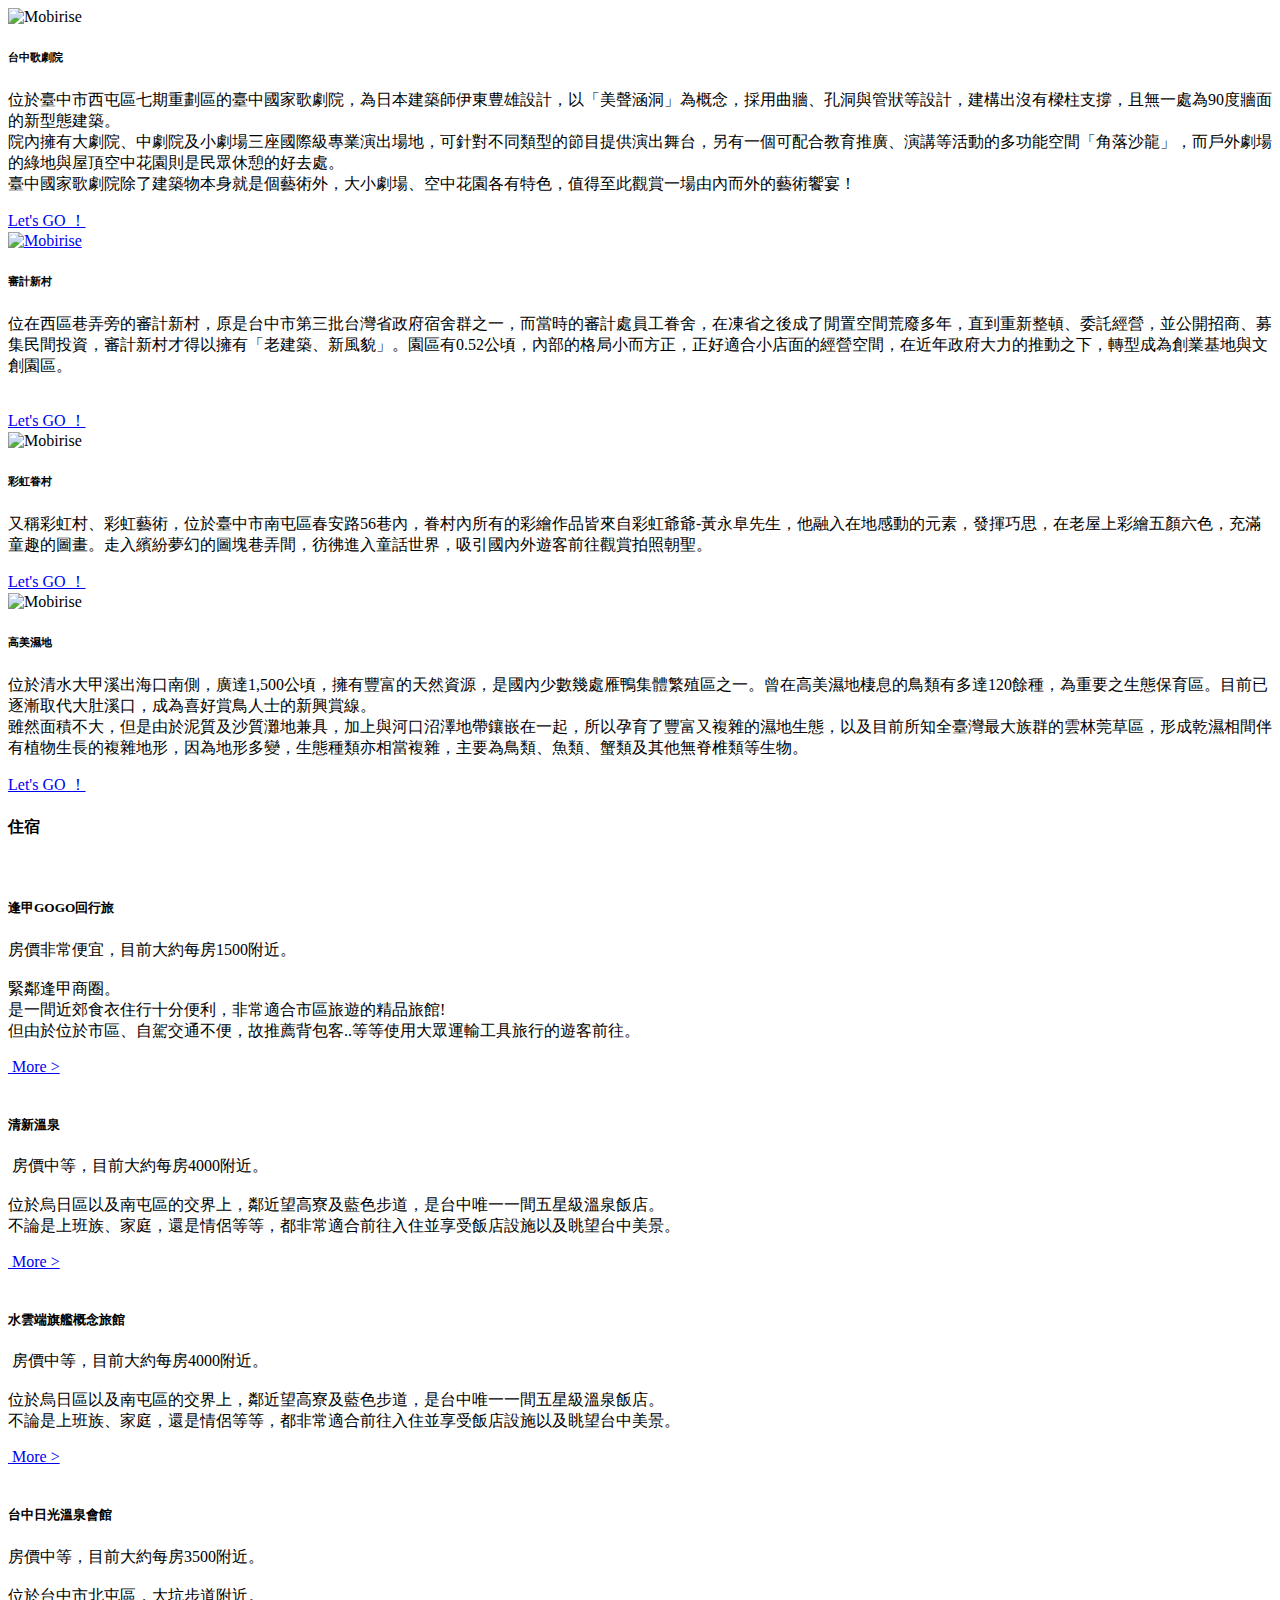
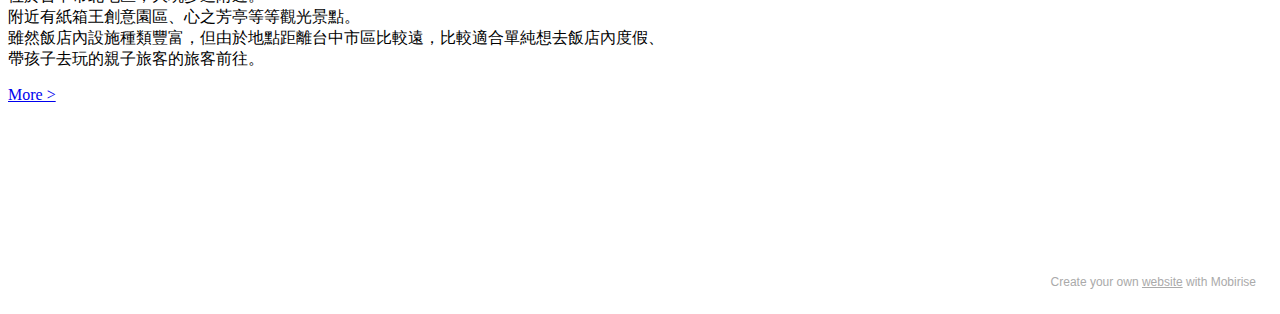
==== index.html @ adf71bdb "Add files via upload" ====
<!DOCTYPE html>
<html  >
<head>
  <!-- Site made with Mobirise Website Builder v5.2.0, https://mobirise.com -->
  <meta charset="UTF-8">
  <meta http-equiv="X-UA-Compatible" content="IE=edge">
  <meta name="generator" content="Mobirise v5.2.0, mobirise.com">
  <meta name="twitter:card" content="summary_large_image"/>
  <meta name="twitter:image:src" content="assets/images/index-meta.jpg">
  <meta property="og:image" content="assets/images/index-meta.jpg">
  <meta name="twitter:title" content="Home">
  <meta name="viewport" content="width=device-width, initial-scale=1, minimum-scale=1">
  <link rel="shortcut icon" href="assets/images/logo5.png" type="image/x-icon">
  <meta name="description" content="景點和住宿">
  
  
  <title>Home</title>
  <link rel="stylesheet" href="assets/tether/tether.min.css">
  <link rel="stylesheet" href="assets/bootstrap/css/bootstrap.min.css">
  <link rel="stylesheet" href="assets/bootstrap/css/bootstrap-grid.min.css">
  <link rel="stylesheet" href="assets/bootstrap/css/bootstrap-reboot.min.css">
  <link rel="stylesheet" href="assets/theme/css/style.css">
  <link rel="preload" as="style" href="assets/mobirise/css/mbr-additional.css"><link rel="stylesheet" href="assets/mobirise/css/mbr-additional.css" type="text/css">
  
  
  
  
</head>
<body>
  
  <section class="features8 cid-sfM4vRALHf" xmlns="http://www.w3.org/1999/html" id="features9-l">
    
    

    

    <div class="container">
        <div class="card">
            <div class="card-wrapper">
                <div class="row align-items-center">
                    <div class="col-12 col-md-4">
                        <div class="image-wrapper">
                            <img src="assets/images/dsc-8987-2-696x461.jpg" alt="Mobirise">
                        </div>
                    </div>
                    <div class="col-12 col-md">
                        <div class="card-box">
                            <div class="row">
                                <div class="col-md">
                                    <h6 class="card-title mbr-fonts-style display-5">台中歌劇院</h6>
                                    <p class="mbr-text mbr-fonts-style display-7">位於臺中市西屯區七期重劃區的臺中國家歌劇院，為日本建築師伊東豊雄設計，以「美聲涵洞」為概念，採用曲牆、孔洞與管狀等設計，建構出沒有樑柱支撐，且無一處為90度牆面的新型態建築。
<br>院內擁有大劇院、中劇院及小劇場三座國際級專業演出場地，可針對不同類型的節目提供演出舞台，另有一個可配合教育推廣、演講等活動的多功能空間「角落沙龍」，而戶外劇場的綠地與屋頂空中花園則是民眾休憩的好去處。
<br>臺中國家歌劇院除了建築物本身就是個藝術外，大小劇場、空中花園各有特色，值得至此觀賞一場由內而外的藝術饗宴！</p>
                                </div>
                                <div class="col-md-auto">
                                    
                                    <div class="mbr-section-btn"><a href="https://www.npac-ntt.org/index" class="btn btn-primary display-4">Let's GO ！</a></div>
                                </div>
                                <div></div>
                            </div>
                        </div>
                    </div>
                </div>
            </div>
        </div>
        <div class="card">
            <div class="card-wrapper">
                <div class="row align-items-center">
                    <div class="col-12 col-md-4">
                        <div class="image-wrapper">
                            <a href="https://www.facebook.com/1949rainbow/photos/a.205275556342952/283219251881915"><img src="assets/images/image636446957674986519-696x451.jpg" alt="Mobirise"></a>
                        </div>
                    </div>
                    <div class="col-12 col-md">
                        <div class="card-box">
                            <div class="row">
                                <div class="col-md">
                                    <h6 class="card-title mbr-fonts-style display-5">
                                        <strong>審計新村</strong>
                                    </h6>
                                    <p class="mbr-text mbr-fonts-style display-7">位在西區巷弄旁的審計新村，原是台中市第三批台灣省政府宿舍群之一，而當時的審計處員工眷舍，在凍省之後成了閒置空間荒廢多年，直到重新整頓、委託經營，並公開招商、募集民間投資，審計新村才得以擁有「老建築、新風貌」。園區有0.52公頃，內部的格局小而方正，正好適合小店面的經營空間，在近年政府大力的推動之下，轉型成為創業基地與文創園區。
<br>
<br></p>
                                </div>
                                <div class="col-md-auto">
                                    
                                    <div class="mbr-section-btn"><a href="https://www.facebook.com/shenji368/" class="btn btn-primary display-4">
                                            Let's GO ！</a></div>
                                </div>
                                <div></div>
                            </div>
                        </div>
                    </div>
                </div>
            </div>
        </div>
        
    </div>
</section>

<section class="features8 cid-sfM4zZn3qQ" xmlns="http://www.w3.org/1999/html" id="features9-m">
    
    

    

    <div class="container">
        <div class="card">
            <div class="card-wrapper">
                <div class="row align-items-center">
                    <div class="col-12 col-md-4">
                        <div class="image-wrapper">
                            <img src="assets/images/19693857-731808477022988-7034708366865621544-o-696x258.jpg" alt="Mobirise">
                        </div>
                    </div>
                    <div class="col-12 col-md">
                        <div class="card-box">
                            <div class="row">
                                <div class="col-md">
                                    <h6 class="card-title mbr-fonts-style display-5">
                                        <strong>彩虹眷村</strong>
                                    </h6>
                                    <p class="mbr-text mbr-fonts-style display-7">
                                        又稱彩虹村、彩虹藝術，位於臺中市南屯區春安路56巷內，眷村內所有的彩繪作品皆來自彩虹爺爺-黃永阜先生，他融入在地感動的元素，發揮巧思，在老屋上彩繪五顏六色，充滿童趣的圖畫。走入繽紛夢幻的圖塊巷弄間，彷彿進入童話世界，吸引國內外遊客前往觀賞拍照朝聖。
                                    </p>
                                </div>
                                <div class="col-md-auto">
                                    
                                    <div class="mbr-section-btn"><a href="https://www.facebook.com/1949rainbow/" class="btn btn-primary display-4">
                                            Let's GO ！</a></div>
                                </div>
                                <div></div>
                            </div>
                        </div>
                    </div>
                </div>
            </div>
        </div>
        <div class="card">
            <div class="card-wrapper">
                <div class="row align-items-center">
                    <div class="col-12 col-md-4">
                        <div class="image-wrapper">
                            <img src="assets/images/mbr-696x463.jpg" alt="Mobirise">
                        </div>
                    </div>
                    <div class="col-12 col-md">
                        <div class="card-box">
                            <div class="row">
                                <div class="col-md">
                                    <h6 class="card-title mbr-fonts-style display-5">
                                        <strong>高美濕地</strong>
                                    </h6>
                                    <p class="mbr-text mbr-fonts-style display-7">位於清水大甲溪出海口南側，廣達1,500公頃，擁有豐富的天然資源，是國內少數幾處雁鴨集體繁殖區之一。曾在高美濕地棲息的鳥類有多達120餘種，為重要之生態保育區。目前已逐漸取代大肚溪口，成為喜好賞鳥人士的新興賞線。 
<br>雖然面積不大，但是由於泥質及沙質灘地兼具，加上與河口沼澤地帶鑲嵌在一起，所以孕育了豐富又複雜的濕地生態，以及目前所知全臺灣最大族群的雲林莞草區，形成乾濕相間伴有植物生長的複雜地形，因為地形多變，生態種類亦相當複雜，主要為鳥類、魚類、蟹類及其他無脊椎類等生物。</p>
                                </div>
                                <div class="col-md-auto">
                                    
                                    <div class="mbr-section-btn"><a href="https://www.gaomei.com.tw/" class="btn btn-primary display-4">
                                            Let's GO ！
                                        </a></div>
                                </div>
                                <div></div>
                            </div>
                        </div>
                    </div>
                </div>
            </div>
        </div>
        
    </div>
</section>

<section class="features3 cid-sfMfjgjUru" id="features3-s">
    
    
    <div class="container">
        <div class="mbr-section-head">
            <h4 class="mbr-section-title mbr-fonts-style align-center mb-0 display-2"><strong>住宿</strong></h4>
            
        </div>
        <div class="row mt-4">
            <div class="item features-image сol-12 col-md-6 col-lg-3">
                <div class="item-wrapper">
                    <div class="item-img">
                        <img src="assets/images/c2b28c50ed7e9b08652ad0ab9fef3b13-506x380.jpg" alt="">
                    </div>
                    <div class="item-content">
                        <h5 class="item-title mbr-fonts-style display-7"><strong>逢甲GOGO回行旅</strong></h5>
                        
                        <p class="mbr-text mbr-fonts-style mt-3 display-7">房價非常便宜，目前大約每房1500附近。
<br>
<br>緊鄰逢甲商圈。
<br>    是一間近郊食衣住行十分便利，非常適合市區旅遊的精品旅館!
<br>    但由於位於市區、自駕交通不便，故推薦背包客..等等使用大眾運輸工具旅行的遊客前往。</p>
                    </div>
                    <div class="mbr-section-btn item-footer mt-2"><a href="http://www.gogohotel.com.tw/" class="btn btn-primary item-btn display-7" target="_blank">&nbsp;More
                            &gt;</a></div>
                </div>
            </div>
            <div class="item features-image сol-12 col-md-6 col-lg-3">
                <div class="item-wrapper">
                    <div class="item-img">
                        <img src="assets/images/75f855a1713b888fe7266a36dcfa09a3-506x380.jpg" alt="">
                    </div>
                    <div class="item-content">
                        <h5 class="item-title mbr-fonts-style display-7"><strong>清新溫泉</strong></h5>
                        
                        <p class="mbr-text mbr-fonts-style mt-3 display-7">&nbsp;房價中等，目前大約每房4000附近。
<br>
<br>    位於烏日區以及南屯區的交界上，鄰近望高寮及藍色步道，是台中唯一一間五星級溫泉飯店。
<br>    不論是上班族、家庭，還是情侶等等，都非常適合前往入住並享受飯店設施以及眺望台中美景。</p>
                    </div>
                    <div class="mbr-section-btn item-footer mt-2"><a href="https://www.freshfields.com.tw/facilities" class="btn btn-primary item-btn display-7" target="_blank">&nbsp;More
                            &gt;</a></div>
                </div>
            </div>
            <div class="item features-image сol-12 col-md-6 col-lg-3">
                <div class="item-wrapper">
                    <div class="item-img">
                        <img src="assets/images/bd78fe3f3a3bbcb212236a39ba332193-506x380.jpg" alt="">
                    </div>
                    <div class="item-content">
                        <h5 class="item-title mbr-fonts-style display-7"><strong>水雲端旗艦概念旅館</strong></h5>
                        
                        <p class="mbr-text mbr-fonts-style mt-3 display-7">&nbsp;房價中等，目前大約每房4000附近。
<br>
<br>    位於烏日區以及南屯區的交界上，鄰近望高寮及藍色步道，是台中唯一一間五星級溫泉飯店。
<br>    不論是上班族、家庭，還是情侶等等，都非常適合前往入住並享受飯店設施以及眺望台中美景。<br></p>
                    </div>
                    <div class="mbr-section-btn item-footer mt-2"><a href="http://www.icloudhotel.com.tw/" class="btn btn-primary item-btn display-7" target="_blank">&nbsp;More
                            &gt;</a></div>
                </div>
            </div><div class="item features-image сol-12 col-md-6 col-lg-3">
                <div class="item-wrapper">
                    <div class="item-img">
                        <img src="assets/images/262575-15062415000030652000-450x337.jpg" alt="" data-slide-to="3">
                    </div>
                    <div class="item-content">
                        <h5 class="item-title mbr-fonts-style display-7"><strong>台中日光溫泉會館</strong></h5>
                        
                        <p class="mbr-text mbr-fonts-style mt-3 display-7">房價中等，目前大約每房3500附近。
<br>
<br>    位於台中市北屯區，大坑步道附近。
<br>附近有紙箱王創意園區、心之芳亭等等觀光景點。
<br>    雖然飯店內設施種類豐富，但由於地點距離台中市區比較遠，比較適合單純想去飯店內度假、
<br>帶孩子去玩的親子旅客的旅客前往。<br></p>
                    </div>
                    <div class="mbr-section-btn item-footer mt-2"><a href="http://www.thesun-resort.com.tw/" class="btn btn-primary item-btn display-7" target="_blank">More
                            &gt;</a></div>
                </div>
            </div>
        </div>
    </div>
</section>

<section class="map2 cid-sfMfmydCDj" id="map2-t">
    
    
    <div>
        
        <div class="google-map"><iframe frameborder="0" style="border:0" src="https://www.google.com/maps/embed/v1/place?key=AIzaSyCZI5F_k6S1k46ujh0SNrapM89f7mJxd30&amp;q=iframe" allowfullscreen=""></iframe></div>
    </div>
</section><section style="background-color: #fff; font-family: -apple-system, BlinkMacSystemFont, 'Segoe UI', 'Roboto', 'Helvetica Neue', Arial, sans-serif; color:#aaa; font-size:12px; padding: 0; align-items: center; display: flex;"><a href="https://mobirise.site/e" style="flex: 1 1; height: 3rem; padding-left: 1rem;"></a><p style="flex: 0 0 auto; margin:0; padding-right:1rem;">Create your own <a href="https://mobirise.site/y" style="color:#aaa;">website</a> with Mobirise</p></section><script src="assets/web/assets/jquery/jquery.min.js"></script>  <script src="assets/popper/popper.min.js"></script>  <script src="assets/tether/tether.min.js"></script>  <script src="assets/bootstrap/js/bootstrap.min.js"></script>  <script src="assets/smoothscroll/smooth-scroll.js"></script>  <script src="assets/theme/js/script.js"></script>  
  
  
</body>
</html>
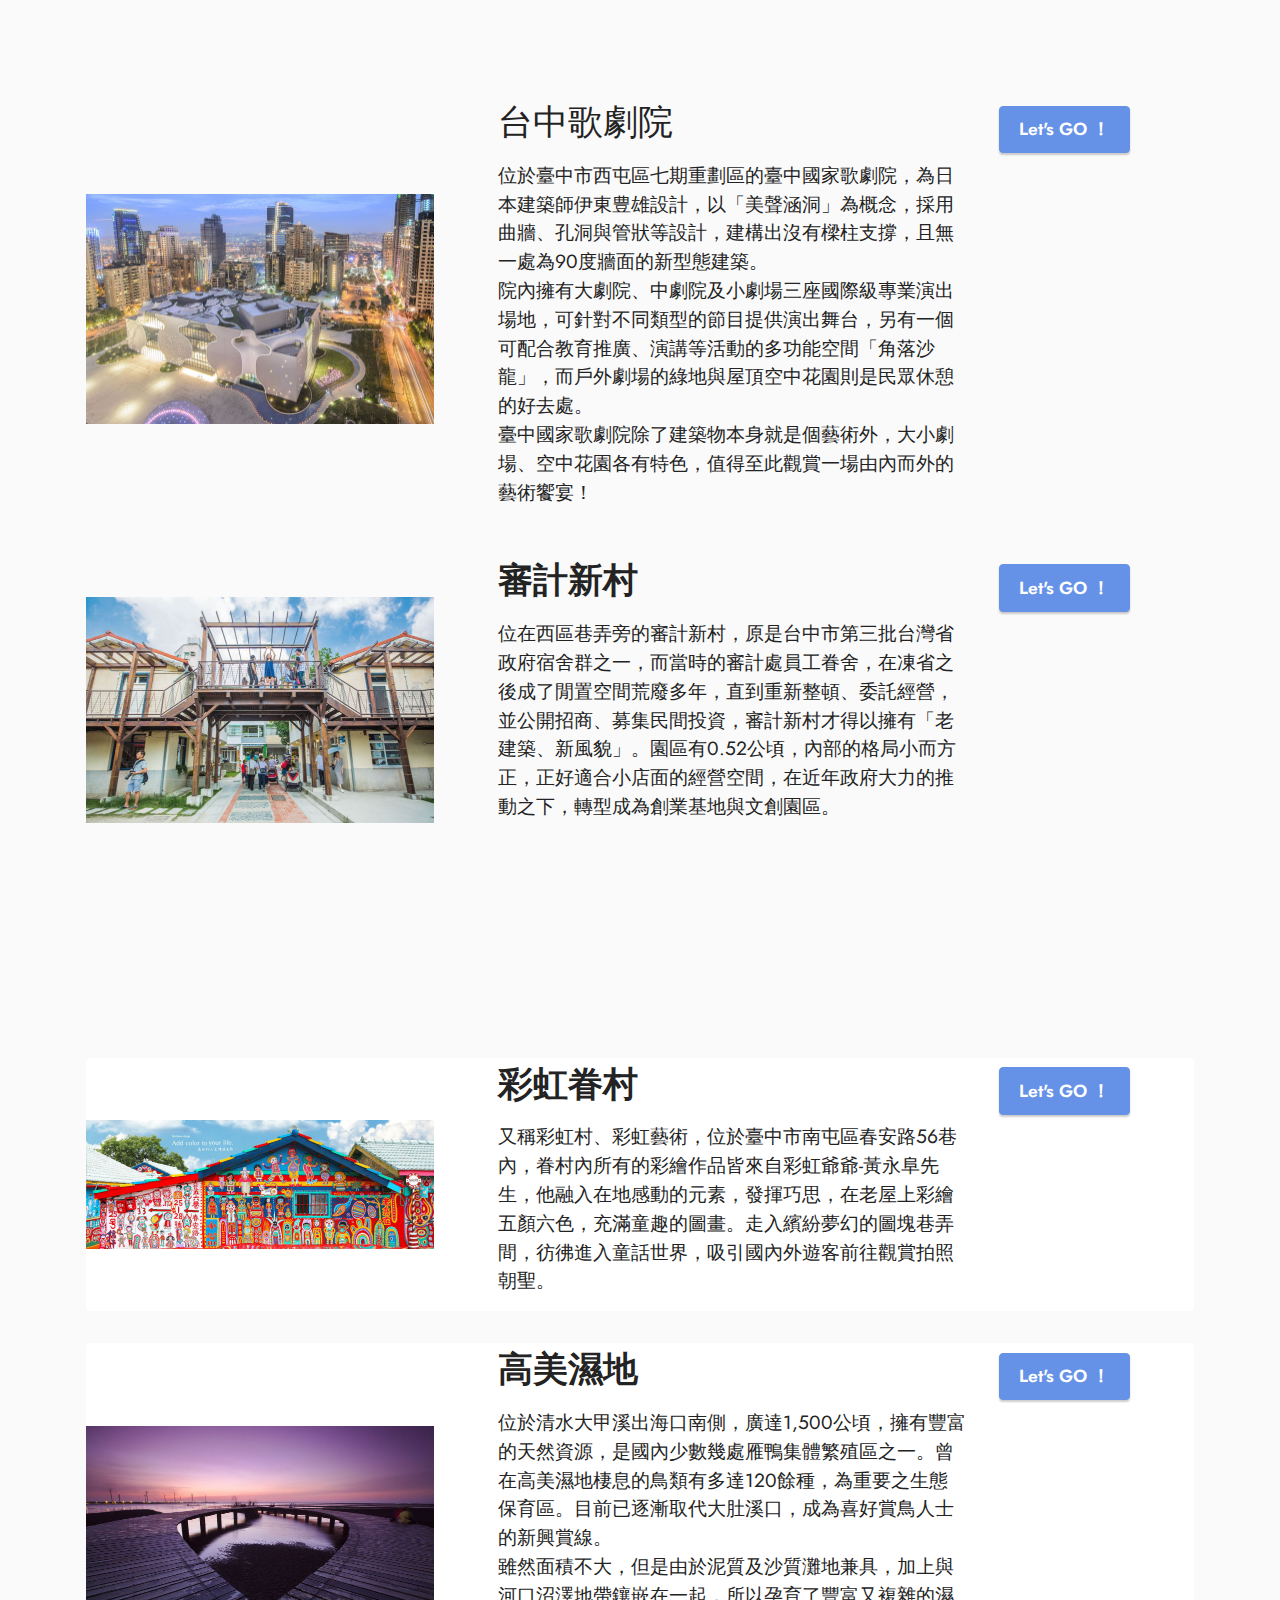
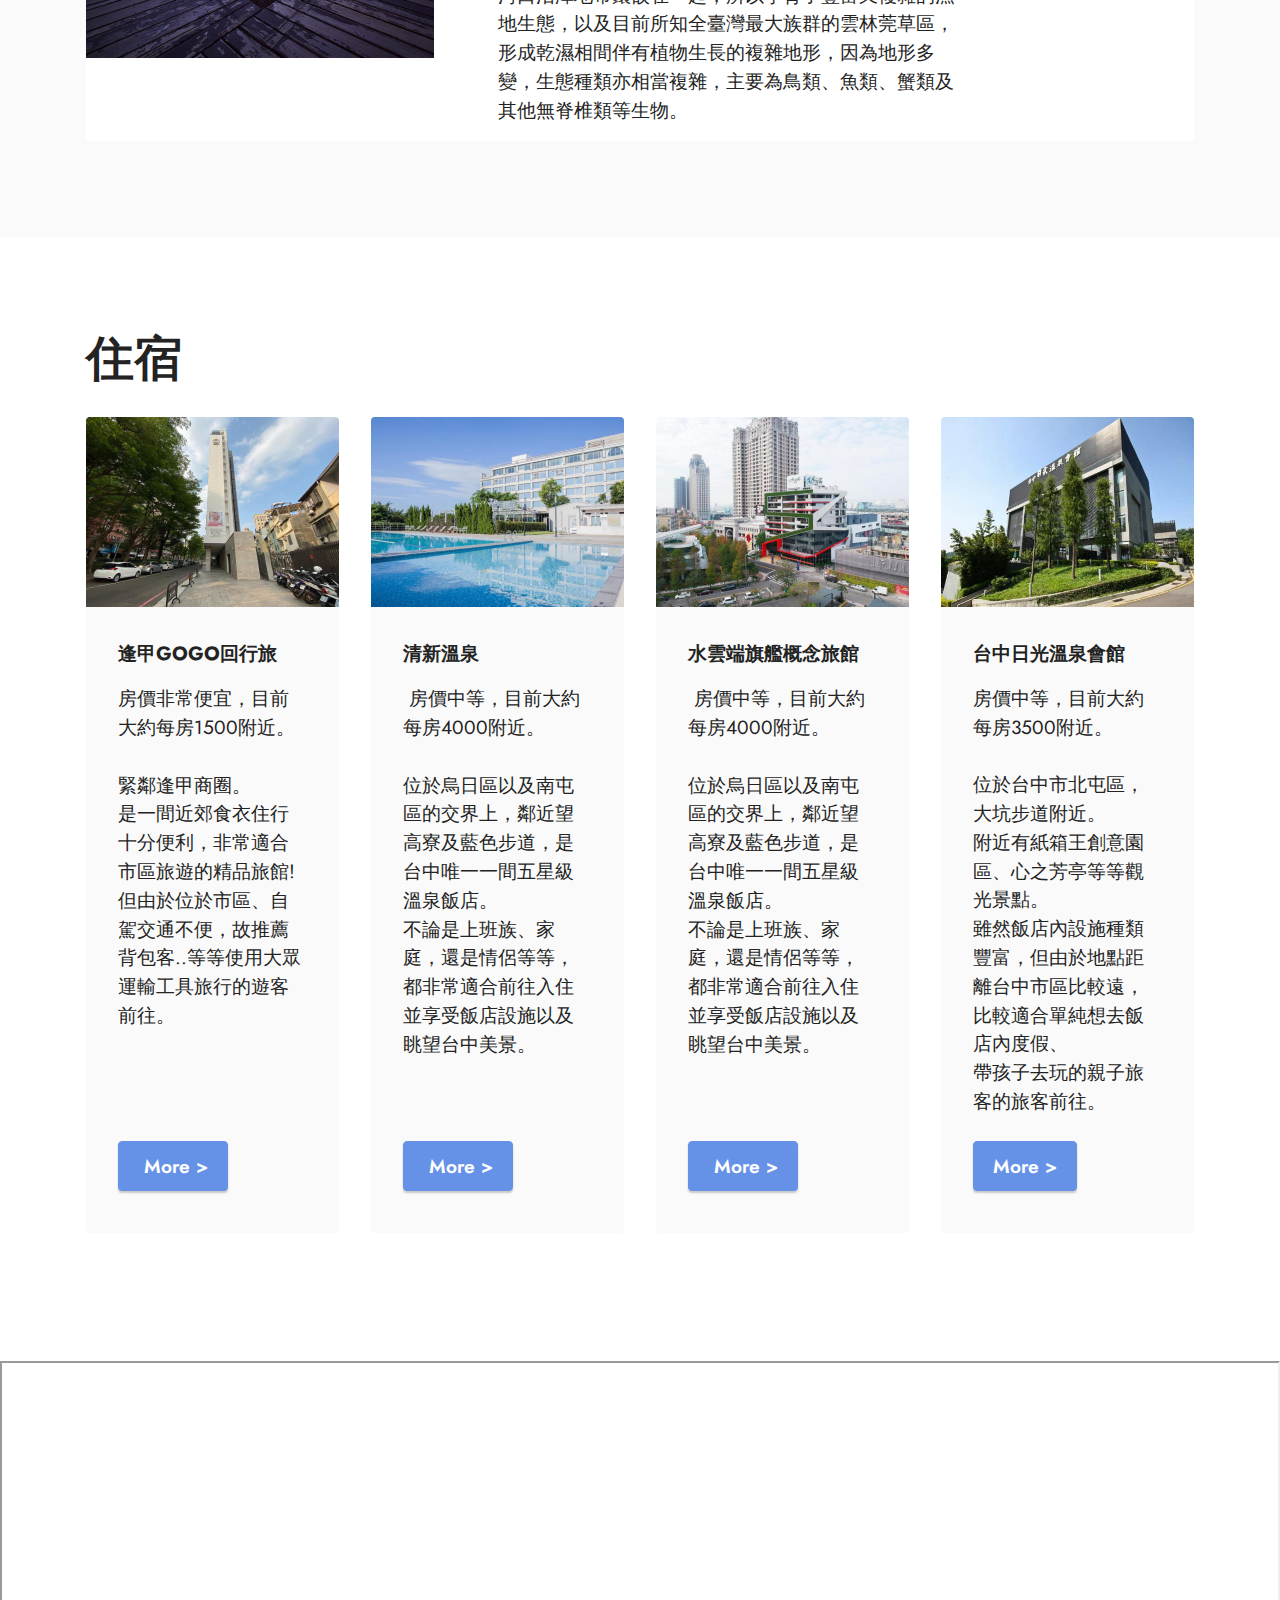
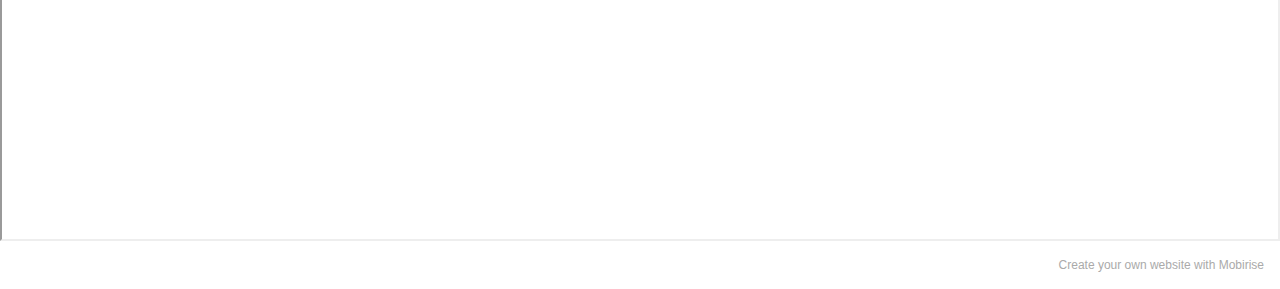
==== commit 338ddcd3: "Update index.html" ====
--- a/index.html
+++ b/index.html
@@ -259,10 +259,10 @@
     
     <div>
         
-        <div class="google-map"><iframe frameborder="0" style="border:0" src="https://www.google.com/maps/embed/v1/place?key=AIzaSyCZI5F_k6S1k46ujh0SNrapM89f7mJxd30&amp;q=iframe" allowfullscreen=""></iframe></div>
+        <div class="google-map"><iframe src="https://www.google.com/maps/d/u/0/embed?mid=1zFwqbpvqir25hk-9G28ORNqWyTjmOnBP" width="640" height="480"></iframe>></iframe></div>
     </div>
 </section><section style="background-color: #fff; font-family: -apple-system, BlinkMacSystemFont, 'Segoe UI', 'Roboto', 'Helvetica Neue', Arial, sans-serif; color:#aaa; font-size:12px; padding: 0; align-items: center; display: flex;"><a href="https://mobirise.site/e" style="flex: 1 1; height: 3rem; padding-left: 1rem;"></a><p style="flex: 0 0 auto; margin:0; padding-right:1rem;">Create your own <a href="https://mobirise.site/y" style="color:#aaa;">website</a> with Mobirise</p></section><script src="assets/web/assets/jquery/jquery.min.js"></script>  <script src="assets/popper/popper.min.js"></script>  <script src="assets/tether/tether.min.js"></script>  <script src="assets/bootstrap/js/bootstrap.min.js"></script>  <script src="assets/smoothscroll/smooth-scroll.js"></script>  <script src="assets/theme/js/script.js"></script>  
   
   
 </body>
-</html>+</html>
--- a/assets/theme/css/style.css
+++ b/assets/theme/css/style.css
@@ -0,0 +1,1025 @@
+section {
+  background-color: #ffffff;
+}
+
+body {
+  font-style: normal;
+  line-height: 1.5;
+  font-weight: 400;
+  color: #232323;
+  position: relative;
+}
+
+section,
+.container,
+.container-fluid {
+  position: relative;
+  word-wrap: break-word;
+}
+
+a.mbr-iconfont:hover {
+  text-decoration: none;
+}
+
+.article .lead p,
+.article .lead ul,
+.article .lead ol,
+.article .lead pre,
+.article .lead blockquote {
+  margin-bottom: 0;
+}
+
+a {
+  font-style: normal;
+  font-weight: 400;
+  cursor: pointer;
+}
+
+a, a:hover {
+  text-decoration: none;
+}
+
+.mbr-section-title {
+  font-style: normal;
+  line-height: 1.3;
+}
+
+.mbr-section-subtitle {
+  line-height: 1.3;
+}
+
+.mbr-text {
+  font-style: normal;
+  line-height: 1.7;
+}
+
+h1,
+h2,
+h3,
+h4,
+h5,
+h6,
+.display-1,
+.display-2,
+.display-4,
+.display-5,
+.display-7,
+span,
+p,
+a {
+  line-height: 1;
+  word-break: break-word;
+  word-wrap: break-word;
+  font-weight: 400;
+}
+
+b,
+strong {
+  font-weight: bold;
+}
+
+input:-webkit-autofill, input:-webkit-autofill:hover, input:-webkit-autofill:focus, input:-webkit-autofill:active {
+  -webkit-transition-delay: 9999s;
+          transition-delay: 9999s;
+  -webkit-transition-property: background-color, color;
+  transition-property: background-color, color;
+}
+
+textarea[type="hidden"] {
+  display: none;
+}
+
+section {
+  background-position: 50% 50%;
+  background-repeat: no-repeat;
+  background-size: cover;
+}
+
+section .mbr-background-video,
+section .mbr-background-video-preview {
+  position: absolute;
+  bottom: 0;
+  left: 0;
+  right: 0;
+  top: 0;
+}
+
+.hidden {
+  visibility: hidden;
+}
+
+.mbr-z-index20 {
+  z-index: 20;
+}
+
+/*! Base colors */
+.mbr-white {
+  color: #ffffff;
+}
+
+.mbr-black {
+  color: #111111;
+}
+
+.mbr-bg-white {
+  background-color: #ffffff;
+}
+
+.mbr-bg-black {
+  background-color: #000000;
+}
+
+/*! Text-aligns */
+.align-left {
+  text-align: left;
+}
+
+.align-center {
+  text-align: center;
+}
+
+.align-right {
+  text-align: right;
+}
+
+/*! Font-weight  */
+.mbr-light {
+  font-weight: 300;
+}
+
+.mbr-regular {
+  font-weight: 400;
+}
+
+.mbr-semibold {
+  font-weight: 500;
+}
+
+.mbr-bold {
+  font-weight: 700;
+}
+
+/*! Media  */
+.media-content {
+  -ms-flex-preferred-size: 100%;
+      flex-basis: 100%;
+}
+
+.media-container-row {
+  display: -webkit-box;
+  display: -ms-flexbox;
+  display: flex;
+  -webkit-box-orient: horizontal;
+  -webkit-box-direction: normal;
+      -ms-flex-direction: row;
+          flex-direction: row;
+  -ms-flex-wrap: wrap;
+      flex-wrap: wrap;
+  -webkit-box-pack: center;
+      -ms-flex-pack: center;
+          justify-content: center;
+  -ms-flex-line-pack: center;
+      align-content: center;
+  -webkit-box-align: start;
+      -ms-flex-align: start;
+          align-items: start;
+}
+
+.media-container-row .media-size-item {
+  width: 400px;
+}
+
+.media-container-column {
+  display: -webkit-box;
+  display: -ms-flexbox;
+  display: flex;
+  -webkit-box-orient: vertical;
+  -webkit-box-direction: normal;
+      -ms-flex-direction: column;
+          flex-direction: column;
+  -ms-flex-wrap: wrap;
+      flex-wrap: wrap;
+  -webkit-box-pack: center;
+      -ms-flex-pack: center;
+          justify-content: center;
+  -ms-flex-line-pack: center;
+      align-content: center;
+  -webkit-box-align: stretch;
+      -ms-flex-align: stretch;
+          align-items: stretch;
+}
+
+.media-container-column > * {
+  width: 100%;
+}
+
+@media (min-width: 992px) {
+  .media-container-row {
+    -ms-flex-wrap: nowrap;
+        flex-wrap: nowrap;
+  }
+}
+
+figure {
+  margin-bottom: 0;
+  overflow: hidden;
+}
+
+figure[mbr-media-size] {
+  -webkit-transition: width 0.1s;
+  transition: width 0.1s;
+}
+
+img,
+iframe {
+  display: block;
+  width: 100%;
+}
+
+.card {
+  background-color: transparent;
+  border: none;
+}
+
+.card-box {
+  width: 100%;
+}
+
+.card-img {
+  text-align: center;
+  -ms-flex-negative: 0;
+      flex-shrink: 0;
+  -webkit-flex-shrink: 0;
+}
+
+.media {
+  max-width: 100%;
+  margin: 0 auto;
+}
+
+.mbr-figure {
+  -ms-flex-item-align: center;
+      -ms-grid-row-align: center;
+      align-self: center;
+}
+
+.media-container > div {
+  max-width: 100%;
+}
+
+.mbr-figure img,
+.card-img img {
+  width: 100%;
+}
+
+@media (max-width: 991px) {
+  .media-size-item {
+    width: auto !important;
+  }
+  .media {
+    width: auto;
+  }
+  .mbr-figure {
+    width: 100% !important;
+  }
+}
+
+/*! Buttons */
+.mbr-section-btn {
+  margin-left: -0.6rem;
+  margin-right: -0.6rem;
+  font-size: 0;
+}
+
+.btn {
+  font-weight: 600;
+  border-width: 1px;
+  font-style: normal;
+  margin: 0.6rem 0.6rem;
+  white-space: normal;
+  -webkit-transition: all 0.2s ease-in-out;
+  transition: all 0.2s ease-in-out;
+  display: -webkit-inline-box;
+  display: -ms-inline-flexbox;
+  display: inline-flex;
+  -webkit-box-align: center;
+      -ms-flex-align: center;
+          align-items: center;
+  -webkit-box-pack: center;
+      -ms-flex-pack: center;
+          justify-content: center;
+  word-break: break-word;
+}
+
+.btn-sm {
+  font-weight: 600;
+  letter-spacing: 0px;
+  -webkit-transition: all 0.3s ease-in-out;
+  transition: all 0.3s ease-in-out;
+}
+
+.btn-md {
+  font-weight: 600;
+  letter-spacing: 0px;
+  -webkit-transition: all 0.3s ease-in-out;
+  transition: all 0.3s ease-in-out;
+}
+
+.btn-lg {
+  font-weight: 600;
+  letter-spacing: 0px;
+  -webkit-transition: all 0.3s ease-in-out;
+  transition: all 0.3s ease-in-out;
+}
+
+.btn-form {
+  margin: 0;
+}
+
+.btn-form:hover {
+  cursor: pointer;
+}
+
+nav .mbr-section-btn {
+  margin-left: 0rem;
+  margin-right: 0rem;
+}
+
+/*! Btn icon margin */
+.btn .mbr-iconfont,
+.btn.btn-sm .mbr-iconfont {
+  -webkit-box-ordinal-group: 2;
+      -ms-flex-order: 1;
+          order: 1;
+  cursor: pointer;
+  margin-left: 0.5rem;
+  vertical-align: sub;
+}
+
+.btn.btn-md .mbr-iconfont,
+.btn.btn-md .mbr-iconfont {
+  margin-left: 0.8rem;
+}
+
+.mbr-regular {
+  font-weight: 400;
+}
+
+.mbr-semibold {
+  font-weight: 500;
+}
+
+.mbr-bold {
+  font-weight: 700;
+}
+
+[type="submit"] {
+  -webkit-appearance: none;
+}
+
+/*! Full-screen */
+.mbr-fullscreen .mbr-overlay {
+  min-height: 100vh;
+}
+
+.mbr-fullscreen {
+  display: -webkit-box;
+  display: -ms-flexbox;
+  display: flex;
+  display: -moz-flex;
+  display: -ms-flex;
+  display: -o-flex;
+  -webkit-box-align: center;
+      -ms-flex-align: center;
+          align-items: center;
+  min-height: 100vh;
+  padding-top: 3rem;
+  padding-bottom: 3rem;
+}
+
+/*! Map */
+.map {
+  height: 25rem;
+  position: relative;
+}
+
+.map iframe {
+  width: 100%;
+  height: 100%;
+}
+
+/*! Scroll to top arrow */
+.mbr-arrow-up {
+  bottom: 25px;
+  right: 90px;
+  position: fixed;
+  text-align: right;
+  z-index: 5000;
+  color: #ffffff;
+  font-size: 22px;
+}
+
+.mbr-arrow-up a {
+  background: rgba(0, 0, 0, 0.2);
+  border-radius: 50%;
+  color: #fff;
+  display: inline-block;
+  height: 60px;
+  width: 60px;
+  border: 2px solid #fff;
+  outline-style: none !important;
+  position: relative;
+  text-decoration: none;
+  -webkit-transition: all 0.3s ease-in-out;
+  transition: all 0.3s ease-in-out;
+  cursor: pointer;
+  text-align: center;
+}
+
+.mbr-arrow-up a:hover {
+  background-color: rgba(0, 0, 0, 0.4);
+}
+
+.mbr-arrow-up a i {
+  line-height: 60px;
+}
+
+.mbr-arrow-up-icon {
+  display: block;
+  color: #fff;
+}
+
+.mbr-arrow-up-icon::before {
+  content: "\203a";
+  display: inline-block;
+  font-family: serif;
+  font-size: 22px;
+  line-height: 1;
+  font-style: normal;
+  position: relative;
+  top: 6px;
+  left: -4px;
+  -webkit-transform: rotate(-90deg);
+          transform: rotate(-90deg);
+}
+
+/*! Arrow Down */
+.mbr-arrow {
+  position: absolute;
+  bottom: 45px;
+  left: 50%;
+  width: 60px;
+  height: 60px;
+  cursor: pointer;
+  background-color: rgba(80, 80, 80, 0.5);
+  border-radius: 50%;
+  -webkit-transform: translateX(-50%);
+          transform: translateX(-50%);
+}
+
+@media (max-width: 767px) {
+  .mbr-arrow {
+    display: none;
+  }
+}
+
+.mbr-arrow > a {
+  display: inline-block;
+  text-decoration: none;
+  outline-style: none;
+  -webkit-animation: arrowdown 1.7s ease-in-out infinite;
+          animation: arrowdown 1.7s ease-in-out infinite;
+  color: #ffffff;
+}
+
+.mbr-arrow > a > i {
+  position: absolute;
+  top: -2px;
+  left: 15px;
+  font-size: 2rem;
+}
+
+#scrollToTop a i::before {
+  content: "";
+  position: absolute;
+  display: block;
+  border-bottom: 2.5px solid #fff;
+  border-left: 2.5px solid #fff;
+  width: 27.8%;
+  height: 27.8%;
+  left: 50%;
+  top: 50%;
+  -webkit-transform: rotate(135deg);
+  transform: translateY(-30%) translateX(-50%) rotate(135deg);
+}
+
+@keyframes arrowdown {
+  0% {
+    -webkit-transform: translateY(0px);
+            transform: translateY(0px);
+  }
+  50% {
+    -webkit-transform: translateY(-5px);
+            transform: translateY(-5px);
+  }
+  100% {
+    -webkit-transform: translateY(0px);
+            transform: translateY(0px);
+  }
+}
+
+@-webkit-keyframes arrowdown {
+  0% {
+    -webkit-transform: translateY(0px);
+            transform: translateY(0px);
+  }
+  50% {
+    -webkit-transform: translateY(-5px);
+            transform: translateY(-5px);
+  }
+  100% {
+    -webkit-transform: translateY(0px);
+            transform: translateY(0px);
+  }
+}
+
+@media (max-width: 500px) {
+  .mbr-arrow-up {
+    left: 50%;
+    right: auto;
+  }
+}
+
+/*Gradients animation*/
+@keyframes gradient-animation {
+  from {
+    background-position: 0% 100%;
+    -webkit-animation-timing-function: ease-in-out;
+            animation-timing-function: ease-in-out;
+  }
+  to {
+    background-position: 100% 0%;
+    -webkit-animation-timing-function: ease-in-out;
+            animation-timing-function: ease-in-out;
+  }
+}
+
+@-webkit-keyframes gradient-animation {
+  from {
+    background-position: 0% 100%;
+    -webkit-animation-timing-function: ease-in-out;
+            animation-timing-function: ease-in-out;
+  }
+  to {
+    background-position: 100% 0%;
+    -webkit-animation-timing-function: ease-in-out;
+            animation-timing-function: ease-in-out;
+  }
+}
+
+.bg-gradient {
+  background-size: 200% 200%;
+  animation: gradient-animation 5s infinite alternate;
+  -webkit-animation: gradient-animation 5s infinite alternate;
+}
+
+.menu .navbar-brand {
+  display: -webkit-flex;
+}
+
+.menu .navbar-brand span {
+  display: -webkit-box;
+  display: -ms-flexbox;
+  display: flex;
+  display: -webkit-flex;
+}
+
+.menu .navbar-brand .navbar-caption-wrap {
+  display: -webkit-flex;
+}
+
+.menu .navbar-brand .navbar-logo img {
+  display: -webkit-flex;
+}
+
+@media (min-width: 768px) and (max-width: 991px) {
+  .menu .navbar-toggleable-sm .navbar-nav {
+    display: -webkit-box;
+    display: -ms-flexbox;
+  }
+}
+
+@media (max-width: 991px) {
+  .menu .navbar-collapse {
+    max-height: 93.5vh;
+  }
+  .menu .navbar-collapse.show {
+    overflow: auto;
+  }
+}
+
+@media (min-width: 992px) {
+  .menu .navbar-nav.nav-dropdown {
+    display: -webkit-flex;
+  }
+  .menu .navbar-toggleable-sm .navbar-collapse {
+    display: -webkit-flex !important;
+  }
+  .menu .collapsed .navbar-collapse {
+    max-height: 93.5vh;
+  }
+  .menu .collapsed .navbar-collapse.show {
+    overflow: auto;
+  }
+}
+
+@media (max-width: 767px) {
+  .menu .navbar-collapse {
+    max-height: 80vh;
+  }
+}
+
+.nav-link .mbr-iconfont {
+  margin-right: .5rem;
+}
+
+.navbar {
+  display: -webkit-flex;
+  -webkit-flex-wrap: wrap;
+  -webkit-align-items: center;
+  -webkit-justify-content: space-between;
+}
+
+.navbar-collapse {
+  -webkit-flex-basis: 100%;
+  -webkit-flex-grow: 1;
+  -webkit-align-items: center;
+}
+
+.nav-dropdown .link {
+  padding: 0.667em 1.667em !important;
+  margin: 0 !important;
+}
+
+.nav {
+  display: -webkit-flex;
+  -webkit-flex-wrap: wrap;
+}
+
+.row {
+  display: -webkit-flex;
+  -webkit-flex-wrap: wrap;
+}
+
+.justify-content-center {
+  -webkit-justify-content: center;
+}
+
+.form-inline {
+  display: -webkit-flex;
+}
+
+.card-wrapper {
+  -webkit-flex: 1;
+}
+
+.carousel-control {
+  z-index: 10;
+  display: -webkit-flex;
+}
+
+.carousel-controls {
+  display: -webkit-flex;
+}
+
+.media {
+  display: -webkit-flex;
+}
+
+.form-group:focus {
+  outline: none;
+}
+
+.jq-selectbox__select {
+  padding: 7px 0;
+  position: relative;
+}
+
+.jq-selectbox__dropdown {
+  overflow: hidden;
+  border-radius: 10px;
+  position: absolute;
+  top: 100%;
+  left: 0 !important;
+  width: 100% !important;
+}
+
+.jq-selectbox__trigger-arrow {
+  right: 0;
+  -webkit-transform: translateY(-50%);
+          transform: translateY(-50%);
+}
+
+.jq-selectbox li {
+  padding: 1.07em 0.5em;
+}
+
+input[type="range"] {
+  padding-left: 0 !important;
+  padding-right: 0 !important;
+}
+
+.modal-dialog,
+.modal-content {
+  height: 100%;
+}
+
+.modal-dialog .carousel-inner {
+  height: calc(100vh - 1.75rem);
+}
+
+@media (max-width: 575px) {
+  .modal-dialog .carousel-inner {
+    height: calc(100vh - 1rem);
+  }
+}
+
+.carousel-item {
+  text-align: center;
+}
+
+.carousel-item img {
+  margin: auto;
+}
+
+.navbar-toggler {
+  -webkit-align-self: flex-start;
+  -ms-flex-item-align: start;
+  align-self: flex-start;
+  padding: 0.25rem 0.75rem;
+  font-size: 1.25rem;
+  line-height: 1;
+  background: transparent;
+  border: 1px solid transparent;
+  border-radius: 0.25rem;
+}
+
+.navbar-toggler:focus,
+.navbar-toggler:hover {
+  text-decoration: none;
+}
+
+.navbar-toggler-icon {
+  display: inline-block;
+  width: 1.5em;
+  height: 1.5em;
+  vertical-align: middle;
+  content: "";
+  background: no-repeat center center;
+  background-size: 100% 100%;
+}
+
+.navbar-toggler-left {
+  position: absolute;
+  left: 1rem;
+}
+
+.navbar-toggler-right {
+  position: absolute;
+  right: 1rem;
+}
+
+.card-img {
+  width: auto;
+}
+
+.menu .navbar.collapsed:not(.beta-menu) {
+  -webkit-box-orient: vertical;
+  -webkit-box-direction: normal;
+      -ms-flex-direction: column;
+          flex-direction: column;
+}
+
+.carousel-item.active,
+.carousel-item-next,
+.carousel-item-prev {
+  display: -webkit-box;
+  display: -ms-flexbox;
+  display: flex;
+}
+
+.note-air-layout .dropup .dropdown-menu,
+.note-air-layout .navbar-fixed-bottom .dropdown .dropdown-menu {
+  bottom: initial !important;
+}
+
+html,
+body {
+  height: auto;
+  min-height: 100vh;
+}
+
+.dropup .dropdown-toggle::after {
+  display: none;
+}
+
+.form-asterisk {
+  font-family: initial;
+  position: absolute;
+  top: -2px;
+  font-weight: normal;
+}
+
+.form-control-label {
+  position: relative;
+  cursor: pointer;
+  margin-bottom: 0.357em;
+  padding: 0;
+}
+
+.alert {
+  color: #ffffff;
+  border-radius: 0;
+  border: 0;
+  font-size: 1.1rem;
+  line-height: 1.5;
+  margin-bottom: 1.875rem;
+  padding: 1.25rem;
+  position: relative;
+  text-align: center;
+}
+
+.alert.alert-form::after {
+  background-color: inherit;
+  bottom: -7px;
+  content: "";
+  display: block;
+  height: 14px;
+  left: 50%;
+  margin-left: -7px;
+  position: absolute;
+  -webkit-transform: rotate(45deg);
+          transform: rotate(45deg);
+  width: 14px;
+}
+
+.form-control {
+  background-color: #ffffff;
+  background-clip: border-box;
+  color: #232323;
+  line-height: 1rem !important;
+  height: auto;
+  padding: 0.6rem 1.2rem;
+  -webkit-transition: border-color 0.25s ease 0s;
+  transition: border-color 0.25s ease 0s;
+  border: 1px solid transparent !important;
+  border-radius: 4px;
+  -webkit-box-shadow: rgba(0, 0, 0, 0.07) 0px 1px 1px 0px, rgba(0, 0, 0, 0.07) 0px 1px 3px 0px, rgba(0, 0, 0, 0.03) 0px 0px 0px 1px;
+          box-shadow: rgba(0, 0, 0, 0.07) 0px 1px 1px 0px, rgba(0, 0, 0, 0.07) 0px 1px 3px 0px, rgba(0, 0, 0, 0.03) 0px 0px 0px 1px;
+}
+
+.form-active .form-control:invalid {
+  border-color: red;
+}
+
+form .row {
+  margin-left: -0.6rem;
+  margin-right: -0.6rem;
+}
+
+form .row [class*="col"] {
+  padding-left: 0.6rem;
+  padding-right: 0.6rem;
+}
+
+form .mbr-section-btn {
+  margin: 0;
+  padding-left: 0.6rem;
+  padding-right: 0.6rem;
+}
+
+form .btn {
+  display: -webkit-box;
+  display: -ms-flexbox;
+  display: flex;
+  padding: 0.6rem 1.2rem;
+  margin: 0;
+}
+
+form .form-check-input {
+  margin-top: .5;
+}
+
+textarea.form-control {
+  line-height: 1.5rem !important;
+}
+
+.form-group {
+  margin-bottom: 1.2rem;
+}
+
+.form-control,
+form .btn {
+  min-height: 48px;
+}
+
+.gdpr-block label span.textGDPR input[name='gdpr'] {
+  top: 7px;
+}
+
+.form-control:focus {
+  -webkit-box-shadow: none;
+          box-shadow: none;
+}
+
+:focus {
+  outline: none;
+}
+
+.mbr-overlay {
+  background-color: #000;
+  bottom: 0;
+  left: 0;
+  opacity: 0.5;
+  position: absolute;
+  right: 0;
+  top: 0;
+  z-index: 0;
+  pointer-events: none;
+}
+
+blockquote {
+  font-style: italic;
+  padding: 3rem;
+  font-size: 1.09rem;
+  position: relative;
+  border-left: 3px solid;
+}
+
+ul,
+ol,
+pre,
+blockquote {
+  margin-bottom: 2.3125rem;
+}
+
+.mt-4 {
+  margin-top: 2rem !important;
+}
+
+.mb-4 {
+  margin-bottom: 2rem !important;
+}
+
+@media (min-width: 992px) {
+  .container {
+    padding-left: 16px;
+    padding-right: 16px;
+  }
+  .row {
+    margin-left: -16px;
+    margin-right: -16px;
+  }
+  .row > [class*="col"] {
+    padding-left: 16px;
+    padding-right: 16px;
+  }
+}
+
+@media (min-width: 768px) {
+  .container-fluid {
+    padding-left: 32px;
+    padding-right: 32px;
+  }
+}
+
+@media (min-width: 768px) and (max-width: 991px) {
+  .mbr-container {
+    padding-left: 32px;
+    padding-right: 32px;
+  }
+}
+
+@media (max-width: 767px) {
+  .mbr-container {
+    padding-left: 16px;
+    padding-right: 16px;
+  }
+}
+
+.card-wrapper,
+.item-wrapper {
+  overflow: hidden;
+}
+
+.app-video-wrapper > img {
+  opacity: 1;
+}
+/*# sourceMappingURL=style.css.map */.engine {
+	position: absolute;
+	text-indent: -2400px;
+	text-align: center;
+	padding: 0;
+	top: 0;
+	left: -2400px;
+}--- a/assets/mobirise/css/mbr-additional.css
+++ b/assets/mobirise/css/mbr-additional.css
@@ -0,0 +1,1024 @@
+@import url(https://fonts.googleapis.com/css?family=Jost:100,200,300,400,500,600,700,800,900,100i,200i,300i,400i,500i,600i,700i,800i,900i&display=swap);
+
+
+
+
+
+body {
+  font-family: IBM Plex Sans;
+}
+.display-1 {
+  font-family: 'Jost', sans-serif;
+  font-size: 4.6rem;
+  line-height: 1.1;
+}
+.display-1 > .mbr-iconfont {
+  font-size: 5.75rem;
+}
+.display-2 {
+  font-family: 'Jost', sans-serif;
+  font-size: 3rem;
+  line-height: 1.1;
+}
+.display-2 > .mbr-iconfont {
+  font-size: 3.75rem;
+}
+.display-4 {
+  font-family: 'Jost', sans-serif;
+  font-size: 1.1rem;
+  line-height: 1.5;
+}
+.display-4 > .mbr-iconfont {
+  font-size: 1.375rem;
+}
+.display-5 {
+  font-family: 'Jost', sans-serif;
+  font-size: 2.2rem;
+  line-height: 1.5;
+}
+.display-5 > .mbr-iconfont {
+  font-size: 2.75rem;
+}
+.display-7 {
+  font-family: 'Jost', sans-serif;
+  font-size: 1.2rem;
+  line-height: 1.5;
+}
+.display-7 > .mbr-iconfont {
+  font-size: 1.5rem;
+}
+/* ---- Fluid typography for mobile devices ---- */
+/* 1.4 - font scale ratio ( bootstrap == 1.42857 ) */
+/* 100vw - current viewport width */
+/* (48 - 20)  48 == 48rem == 768px, 20 == 20rem == 320px(minimal supported viewport) */
+/* 0.65 - min scale variable, may vary */
+@media (max-width: 992px) {
+  .display-1 {
+    font-size: 3.68rem;
+  }
+}
+@media (max-width: 768px) {
+  .display-1 {
+    font-size: 3.22rem;
+    font-size: calc( 2.26rem + (4.6 - 2.26) * ((100vw - 20rem) / (48 - 20)));
+    line-height: calc( 1.1 * (2.26rem + (4.6 - 2.26) * ((100vw - 20rem) / (48 - 20))));
+  }
+  .display-2 {
+    font-size: 2.4rem;
+    font-size: calc( 1.7rem + (3 - 1.7) * ((100vw - 20rem) / (48 - 20)));
+    line-height: calc( 1.3 * (1.7rem + (3 - 1.7) * ((100vw - 20rem) / (48 - 20))));
+  }
+  .display-4 {
+    font-size: 0.88rem;
+    font-size: calc( 1.0350000000000001rem + (1.1 - 1.0350000000000001) * ((100vw - 20rem) / (48 - 20)));
+    line-height: calc( 1.4 * (1.0350000000000001rem + (1.1 - 1.0350000000000001) * ((100vw - 20rem) / (48 - 20))));
+  }
+  .display-5 {
+    font-size: 1.76rem;
+    font-size: calc( 1.42rem + (2.2 - 1.42) * ((100vw - 20rem) / (48 - 20)));
+    line-height: calc( 1.4 * (1.42rem + (2.2 - 1.42) * ((100vw - 20rem) / (48 - 20))));
+  }
+  .display-7 {
+    font-size: 0.96rem;
+    font-size: calc( 1.07rem + (1.2 - 1.07) * ((100vw - 20rem) / (48 - 20)));
+    line-height: calc( 1.4 * (1.07rem + (1.2 - 1.07) * ((100vw - 20rem) / (48 - 20))));
+  }
+}
+/* Buttons */
+.btn {
+  padding: 0.6rem 1.2rem;
+  border-radius: 4px;
+}
+.btn-sm {
+  padding: 0.6rem 1.2rem;
+  border-radius: 4px;
+}
+.btn-md {
+  padding: 0.6rem 1.2rem;
+  border-radius: 4px;
+}
+.btn-lg {
+  padding: 1rem 2.6rem;
+  border-radius: 4px;
+}
+.bg-primary {
+  background-color: #6592e6 !important;
+}
+.bg-success {
+  background-color: #40b0bf !important;
+}
+.bg-info {
+  background-color: #47b5ed !important;
+}
+.bg-warning {
+  background-color: #ffe161 !important;
+}
+.bg-danger {
+  background-color: #ff9966 !important;
+}
+.btn-primary,
+.btn-primary:active {
+  background-color: #6592e6 !important;
+  border-color: #6592e6 !important;
+  color: #ffffff !important;
+  box-shadow: 0 2px 2px 0 rgba(0, 0, 0, 0.2);
+}
+.btn-primary:hover,
+.btn-primary:focus,
+.btn-primary.focus,
+.btn-primary.active {
+  color: #ffffff !important;
+  background-color: #2260d2 !important;
+  border-color: #2260d2 !important;
+  box-shadow: 0 2px 5px 0 rgba(0, 0, 0, 0.2);
+}
+.btn-primary.disabled,
+.btn-primary:disabled {
+  color: #ffffff !important;
+  background-color: #2260d2 !important;
+  border-color: #2260d2 !important;
+}
+.btn-secondary,
+.btn-secondary:active {
+  background-color: #ff6666 !important;
+  border-color: #ff6666 !important;
+  color: #ffffff !important;
+  box-shadow: 0 2px 2px 0 rgba(0, 0, 0, 0.2);
+}
+.btn-secondary:hover,
+.btn-secondary:focus,
+.btn-secondary.focus,
+.btn-secondary.active {
+  color: #ffffff !important;
+  background-color: #ff0f0f !important;
+  border-color: #ff0f0f !important;
+  box-shadow: 0 2px 5px 0 rgba(0, 0, 0, 0.2);
+}
+.btn-secondary.disabled,
+.btn-secondary:disabled {
+  color: #ffffff !important;
+  background-color: #ff0f0f !important;
+  border-color: #ff0f0f !important;
+}
+.btn-info,
+.btn-info:active {
+  background-color: #47b5ed !important;
+  border-color: #47b5ed !important;
+  color: #ffffff !important;
+  box-shadow: 0 2px 2px 0 rgba(0, 0, 0, 0.2);
+}
+.btn-info:hover,
+.btn-info:focus,
+.btn-info.focus,
+.btn-info.active {
+  color: #ffffff !important;
+  background-color: #148cca !important;
+  border-color: #148cca !important;
+  box-shadow: 0 2px 5px 0 rgba(0, 0, 0, 0.2);
+}
+.btn-info.disabled,
+.btn-info:disabled {
+  color: #ffffff !important;
+  background-color: #148cca !important;
+  border-color: #148cca !important;
+}
+.btn-success,
+.btn-success:active {
+  background-color: #40b0bf !important;
+  border-color: #40b0bf !important;
+  color: #ffffff !important;
+  box-shadow: 0 2px 2px 0 rgba(0, 0, 0, 0.2);
+}
+.btn-success:hover,
+.btn-success:focus,
+.btn-success.focus,
+.btn-success.active {
+  color: #ffffff !important;
+  background-color: #2a747e !important;
+  border-color: #2a747e !important;
+  box-shadow: 0 2px 5px 0 rgba(0, 0, 0, 0.2);
+}
+.btn-success.disabled,
+.btn-success:disabled {
+  color: #ffffff !important;
+  background-color: #2a747e !important;
+  border-color: #2a747e !important;
+}
+.btn-warning,
+.btn-warning:active {
+  background-color: #ffe161 !important;
+  border-color: #ffe161 !important;
+  color: #614f00 !important;
+  box-shadow: 0 2px 2px 0 rgba(0, 0, 0, 0.2);
+}
+.btn-warning:hover,
+.btn-warning:focus,
+.btn-warning.focus,
+.btn-warning.active {
+  color: #0a0800 !important;
+  background-color: #ffd10a !important;
+  border-color: #ffd10a !important;
+  box-shadow: 0 2px 5px 0 rgba(0, 0, 0, 0.2);
+}
+.btn-warning.disabled,
+.btn-warning:disabled {
+  color: #614f00 !important;
+  background-color: #ffd10a !important;
+  border-color: #ffd10a !important;
+}
+.btn-danger,
+.btn-danger:active {
+  background-color: #ff9966 !important;
+  border-color: #ff9966 !important;
+  color: #ffffff !important;
+  box-shadow: 0 2px 2px 0 rgba(0, 0, 0, 0.2);
+}
+.btn-danger:hover,
+.btn-danger:focus,
+.btn-danger.focus,
+.btn-danger.active {
+  color: #ffffff !important;
+  background-color: #ff5f0f !important;
+  border-color: #ff5f0f !important;
+  box-shadow: 0 2px 5px 0 rgba(0, 0, 0, 0.2);
+}
+.btn-danger.disabled,
+.btn-danger:disabled {
+  color: #ffffff !important;
+  background-color: #ff5f0f !important;
+  border-color: #ff5f0f !important;
+}
+.btn-white,
+.btn-white:active {
+  background-color: #fafafa !important;
+  border-color: #fafafa !important;
+  color: #7a7a7a !important;
+  box-shadow: 0 2px 2px 0 rgba(0, 0, 0, 0.2);
+}
+.btn-white:hover,
+.btn-white:focus,
+.btn-white.focus,
+.btn-white.active {
+  color: #4f4f4f !important;
+  background-color: #cfcfcf !important;
+  border-color: #cfcfcf !important;
+  box-shadow: 0 2px 5px 0 rgba(0, 0, 0, 0.2);
+}
+.btn-white.disabled,
+.btn-white:disabled {
+  color: #7a7a7a !important;
+  background-color: #cfcfcf !important;
+  border-color: #cfcfcf !important;
+}
+.btn-black,
+.btn-black:active {
+  background-color: #232323 !important;
+  border-color: #232323 !important;
+  color: #ffffff !important;
+  box-shadow: 0 2px 2px 0 rgba(0, 0, 0, 0.2);
+}
+.btn-black:hover,
+.btn-black:focus,
+.btn-black.focus,
+.btn-black.active {
+  color: #ffffff !important;
+  background-color: #000000 !important;
+  border-color: #000000 !important;
+  box-shadow: 0 2px 5px 0 rgba(0, 0, 0, 0.2);
+}
+.btn-black.disabled,
+.btn-black:disabled {
+  color: #ffffff !important;
+  background-color: #000000 !important;
+  border-color: #000000 !important;
+}
+.btn-primary-outline,
+.btn-primary-outline:active {
+  background-color: transparent !important;
+  border-color: transparent;
+  color: #6592e6;
+}
+.btn-primary-outline:hover,
+.btn-primary-outline:focus,
+.btn-primary-outline.focus,
+.btn-primary-outline.active {
+  color: #2260d2 !important;
+  background-color: transparent!important;
+  border-color: transparent!important;
+  box-shadow: none!important;
+}
+.btn-primary-outline.disabled,
+.btn-primary-outline:disabled {
+  color: #ffffff !important;
+  background-color: #6592e6 !important;
+  border-color: #6592e6 !important;
+}
+.btn-secondary-outline,
+.btn-secondary-outline:active {
+  background-color: transparent !important;
+  border-color: transparent;
+  color: #ff6666;
+}
+.btn-secondary-outline:hover,
+.btn-secondary-outline:focus,
+.btn-secondary-outline.focus,
+.btn-secondary-outline.active {
+  color: #ff0f0f !important;
+  background-color: transparent!important;
+  border-color: transparent!important;
+  box-shadow: none!important;
+}
+.btn-secondary-outline.disabled,
+.btn-secondary-outline:disabled {
+  color: #ffffff !important;
+  background-color: #ff6666 !important;
+  border-color: #ff6666 !important;
+}
+.btn-info-outline,
+.btn-info-outline:active {
+  background-color: transparent !important;
+  border-color: transparent;
+  color: #47b5ed;
+}
+.btn-info-outline:hover,
+.btn-info-outline:focus,
+.btn-info-outline.focus,
+.btn-info-outline.active {
+  color: #148cca !important;
+  background-color: transparent!important;
+  border-color: transparent!important;
+  box-shadow: none!important;
+}
+.btn-info-outline.disabled,
+.btn-info-outline:disabled {
+  color: #ffffff !important;
+  background-color: #47b5ed !important;
+  border-color: #47b5ed !important;
+}
+.btn-success-outline,
+.btn-success-outline:active {
+  background-color: transparent !important;
+  border-color: transparent;
+  color: #40b0bf;
+}
+.btn-success-outline:hover,
+.btn-success-outline:focus,
+.btn-success-outline.focus,
+.btn-success-outline.active {
+  color: #2a747e !important;
+  background-color: transparent!important;
+  border-color: transparent!important;
+  box-shadow: none!important;
+}
+.btn-success-outline.disabled,
+.btn-success-outline:disabled {
+  color: #ffffff !important;
+  background-color: #40b0bf !important;
+  border-color: #40b0bf !important;
+}
+.btn-warning-outline,
+.btn-warning-outline:active {
+  background-color: transparent !important;
+  border-color: transparent;
+  color: #ffe161;
+}
+.btn-warning-outline:hover,
+.btn-warning-outline:focus,
+.btn-warning-outline.focus,
+.btn-warning-outline.active {
+  color: #ffd10a !important;
+  background-color: transparent!important;
+  border-color: transparent!important;
+  box-shadow: none!important;
+}
+.btn-warning-outline.disabled,
+.btn-warning-outline:disabled {
+  color: #614f00 !important;
+  background-color: #ffe161 !important;
+  border-color: #ffe161 !important;
+}
+.btn-danger-outline,
+.btn-danger-outline:active {
+  background-color: transparent !important;
+  border-color: transparent;
+  color: #ff9966;
+}
+.btn-danger-outline:hover,
+.btn-danger-outline:focus,
+.btn-danger-outline.focus,
+.btn-danger-outline.active {
+  color: #ff5f0f !important;
+  background-color: transparent!important;
+  border-color: transparent!important;
+  box-shadow: none!important;
+}
+.btn-danger-outline.disabled,
+.btn-danger-outline:disabled {
+  color: #ffffff !important;
+  background-color: #ff9966 !important;
+  border-color: #ff9966 !important;
+}
+.btn-black-outline,
+.btn-black-outline:active {
+  background-color: transparent !important;
+  border-color: transparent;
+  color: #232323;
+}
+.btn-black-outline:hover,
+.btn-black-outline:focus,
+.btn-black-outline.focus,
+.btn-black-outline.active {
+  color: #000000 !important;
+  background-color: transparent!important;
+  border-color: transparent!important;
+  box-shadow: none!important;
+}
+.btn-black-outline.disabled,
+.btn-black-outline:disabled {
+  color: #ffffff !important;
+  background-color: #232323 !important;
+  border-color: #232323 !important;
+}
+.btn-white-outline,
+.btn-white-outline:active {
+  background-color: transparent !important;
+  border-color: transparent;
+  color: #fafafa;
+}
+.btn-white-outline:hover,
+.btn-white-outline:focus,
+.btn-white-outline.focus,
+.btn-white-outline.active {
+  color: #cfcfcf !important;
+  background-color: transparent!important;
+  border-color: transparent!important;
+  box-shadow: none!important;
+}
+.btn-white-outline.disabled,
+.btn-white-outline:disabled {
+  color: #7a7a7a !important;
+  background-color: #fafafa !important;
+  border-color: #fafafa !important;
+}
+.text-primary {
+  color: #6592e6 !important;
+}
+.text-secondary {
+  color: #ff6666 !important;
+}
+.text-success {
+  color: #40b0bf !important;
+}
+.text-info {
+  color: #47b5ed !important;
+}
+.text-warning {
+  color: #ffe161 !important;
+}
+.text-danger {
+  color: #ff9966 !important;
+}
+.text-white {
+  color: #fafafa !important;
+}
+.text-black {
+  color: #232323 !important;
+}
+a.text-primary:hover,
+a.text-primary:focus,
+a.text-primary.active {
+  color: #205ac5 !important;
+}
+a.text-secondary:hover,
+a.text-secondary:focus,
+a.text-secondary.active {
+  color: #ff0000 !important;
+}
+a.text-success:hover,
+a.text-success:focus,
+a.text-success.active {
+  color: #266a73 !important;
+}
+a.text-info:hover,
+a.text-info:focus,
+a.text-info.active {
+  color: #1283bc !important;
+}
+a.text-warning:hover,
+a.text-warning:focus,
+a.text-warning.active {
+  color: #facb00 !important;
+}
+a.text-danger:hover,
+a.text-danger:focus,
+a.text-danger.active {
+  color: #ff5500 !important;
+}
+a.text-white:hover,
+a.text-white:focus,
+a.text-white.active {
+  color: #c7c7c7 !important;
+}
+a.text-black:hover,
+a.text-black:focus,
+a.text-black.active {
+  color: #000000 !important;
+}
+a[class*="text-"]:not(.nav-link):not(.dropdown-item):not([role]) {
+  position: relative;
+  background-image: transparent;
+  background-size: 10000px 2px;
+  background-repeat: no-repeat;
+  background-position: 0px 1.2em;
+  background-position: -10000px 1.2em;
+}
+a[class*="text-"]:not(.nav-link):not(.dropdown-item):not([role]):hover {
+  transition: background-position 2s ease-in-out;
+  background-image: linear-gradient(currentColor 50%, currentColor 50%);
+  background-position: 0px 1.2em;
+}
+.nav-tabs .nav-link.active {
+  color: #6592e6;
+}
+.nav-tabs .nav-link:not(.active) {
+  color: #232323;
+}
+.alert-success {
+  background-color: #70c770;
+}
+.alert-info {
+  background-color: #47b5ed;
+}
+.alert-warning {
+  background-color: #ffe161;
+}
+.alert-danger {
+  background-color: #ff9966;
+}
+.mbr-gallery-filter li.active .btn {
+  background-color: #6592e6;
+  border-color: #6592e6;
+  color: #ffffff;
+}
+.mbr-gallery-filter li.active .btn:focus {
+  box-shadow: none;
+}
+a,
+a:hover {
+  color: #6592e6;
+}
+.mbr-plan-header.bg-primary .mbr-plan-subtitle,
+.mbr-plan-header.bg-primary .mbr-plan-price-desc {
+  color: #ffffff;
+}
+.mbr-plan-header.bg-success .mbr-plan-subtitle,
+.mbr-plan-header.bg-success .mbr-plan-price-desc {
+  color: #a0d8df;
+}
+.mbr-plan-header.bg-info .mbr-plan-subtitle,
+.mbr-plan-header.bg-info .mbr-plan-price-desc {
+  color: #ffffff;
+}
+.mbr-plan-header.bg-warning .mbr-plan-subtitle,
+.mbr-plan-header.bg-warning .mbr-plan-price-desc {
+  color: #ffffff;
+}
+.mbr-plan-header.bg-danger .mbr-plan-subtitle,
+.mbr-plan-header.bg-danger .mbr-plan-price-desc {
+  color: #ffffff;
+}
+/* Scroll to top button*/
+.scrollToTop_wraper {
+  display: none;
+}
+.form-control {
+  font-family: 'Jost', sans-serif;
+  font-size: 1.1rem;
+  line-height: 1.5;
+  font-weight: 400;
+}
+.form-control > .mbr-iconfont {
+  font-size: 1.375rem;
+}
+.form-control:hover,
+.form-control:focus {
+  box-shadow: rgba(0, 0, 0, 0.07) 0px 1px 1px 0px, rgba(0, 0, 0, 0.07) 0px 1px 3px 0px, rgba(0, 0, 0, 0.03) 0px 0px 0px 1px;
+  border-color: #6592e6 !important;
+}
+.form-control:-webkit-input-placeholder {
+  font-family: 'Jost', sans-serif;
+  font-size: 1.1rem;
+  line-height: 1.5;
+  font-weight: 400;
+}
+.form-control:-webkit-input-placeholder > .mbr-iconfont {
+  font-size: 1.375rem;
+}
+blockquote {
+  border-color: #6592e6;
+}
+/* Forms */
+.jq-selectbox li:hover,
+.jq-selectbox li.selected {
+  background-color: #6592e6;
+  color: #ffffff;
+}
+.jq-number__spin {
+  transition: 0.25s ease;
+}
+.jq-number__spin:hover {
+  border-color: #6592e6;
+}
+.jq-selectbox .jq-selectbox__trigger-arrow,
+.jq-number__spin.minus:after,
+.jq-number__spin.plus:after {
+  transition: 0.4s;
+  border-top-color: #353535;
+  border-bottom-color: #353535;
+}
+.jq-selectbox:hover .jq-selectbox__trigger-arrow,
+.jq-number__spin.minus:hover:after,
+.jq-number__spin.plus:hover:after {
+  border-top-color: #6592e6;
+  border-bottom-color: #6592e6;
+}
+.xdsoft_datetimepicker .xdsoft_calendar td.xdsoft_default,
+.xdsoft_datetimepicker .xdsoft_calendar td.xdsoft_current,
+.xdsoft_datetimepicker .xdsoft_timepicker .xdsoft_time_box > div > div.xdsoft_current {
+  color: #ffffff !important;
+  background-color: #6592e6 !important;
+  box-shadow: none !important;
+}
+.xdsoft_datetimepicker .xdsoft_calendar td:hover,
+.xdsoft_datetimepicker .xdsoft_timepicker .xdsoft_time_box > div > div:hover {
+  color: #000000 !important;
+  background: #ff6666 !important;
+  box-shadow: none !important;
+}
+.lazy-bg {
+  background-image: none !important;
+}
+.lazy-placeholder:not(section),
+.lazy-none {
+  display: block;
+  position: relative;
+  padding-bottom: 56.25%;
+  width: 100%;
+  height: auto;
+}
+iframe.lazy-placeholder,
+.lazy-placeholder:after {
+  content: '';
+  position: absolute;
+  width: 200px;
+  height: 200px;
+  background: transparent no-repeat center;
+  background-size: contain;
+  top: 50%;
+  left: 50%;
+  transform: translateX(-50%) translateY(-50%);
+  background-image: url("data:image/svg+xml;charset=UTF-8,%3csvg width='32' height='32' viewBox='0 0 64 64' xmlns='http://www.w3.org/2000/svg' stroke='%236592e6' %3e%3cg fill='none' fill-rule='evenodd'%3e%3cg transform='translate(16 16)' stroke-width='2'%3e%3ccircle stroke-opacity='.5' cx='16' cy='16' r='16'/%3e%3cpath d='M32 16c0-9.94-8.06-16-16-16'%3e%3canimateTransform attributeName='transform' type='rotate' from='0 16 16' to='360 16 16' dur='1s' repeatCount='indefinite'/%3e%3c/path%3e%3c/g%3e%3c/g%3e%3c/svg%3e");
+}
+section.lazy-placeholder:after {
+  opacity: 0.5;
+}
+body {
+  overflow-x: hidden;
+}
+a {
+  transition: color 0.6s;
+}
+.cid-sfM4vRALHf {
+  padding-top: 6rem;
+  padding-bottom: 6rem;
+  background-color: #fafafa;
+}
+@media (max-width: 767px) {
+  .cid-sfM4vRALHf .card-box {
+    padding: 1rem;
+  }
+  .cid-sfM4vRALHf .mbr-section-btn,
+  .cid-sfM4vRALHf .price {
+    text-align: center;
+  }
+  .cid-sfM4vRALHf .mbr-section-btn .btn {
+    width: 100%;
+  }
+}
+@media (min-width: 768px) {
+  .cid-sfM4vRALHf .card-box {
+    padding-right: 2rem;
+  }
+}
+@media (min-width: 992px) {
+  .cid-sfM4vRALHf .card-box {
+    padding-left: 2rem;
+    padding-right: 4rem;
+  }
+}
+.cid-sfM4vRALHf .card-wrapper {
+  border-radius: 4px;
+  background-color: #ffffff;
+  background-color: transparent;
+}
+.cid-sfM4vRALHf .image-wrapper img {
+  width: 100%;
+  object-fit: cover;
+}
+.cid-sfM4vRALHf .card:not(:nth-last-child(1)) {
+  margin-bottom: 2rem;
+}
+.cid-sfM4zZn3qQ {
+  padding-top: 6rem;
+  padding-bottom: 6rem;
+  background-color: #fafafa;
+}
+@media (max-width: 767px) {
+  .cid-sfM4zZn3qQ .card-box {
+    padding: 1rem;
+  }
+  .cid-sfM4zZn3qQ .mbr-section-btn,
+  .cid-sfM4zZn3qQ .price {
+    text-align: center;
+  }
+  .cid-sfM4zZn3qQ .mbr-section-btn .btn {
+    width: 100%;
+  }
+}
+@media (min-width: 768px) {
+  .cid-sfM4zZn3qQ .card-box {
+    padding-right: 2rem;
+  }
+}
+@media (min-width: 992px) {
+  .cid-sfM4zZn3qQ .card-box {
+    padding-left: 2rem;
+    padding-right: 4rem;
+  }
+}
+.cid-sfM4zZn3qQ .card-wrapper {
+  border-radius: 4px;
+  background-color: #ffffff;
+}
+.cid-sfM4zZn3qQ .image-wrapper img {
+  width: 100%;
+  object-fit: cover;
+}
+.cid-sfM4zZn3qQ .card:not(:nth-last-child(1)) {
+  margin-bottom: 2rem;
+}
+.cid-sfMfjgjUru {
+  padding-top: 6rem;
+  padding-bottom: 6rem;
+  background-color: #ffffff;
+}
+.cid-sfMfjgjUru img,
+.cid-sfMfjgjUru .item-img {
+  width: 100%;
+}
+.cid-sfMfjgjUru .item:focus,
+.cid-sfMfjgjUru span:focus {
+  outline: none;
+}
+.cid-sfMfjgjUru .item {
+  cursor: pointer;
+  margin-bottom: 2rem;
+}
+.cid-sfMfjgjUru .item-wrapper {
+  position: relative;
+  border-radius: 4px;
+  background: #fafafa;
+  height: 100%;
+  display: flex;
+  flex-flow: column nowrap;
+}
+@media (min-width: 992px) {
+  .cid-sfMfjgjUru .item-wrapper .item-content {
+    padding: 2rem 2rem 0;
+  }
+  .cid-sfMfjgjUru .item-wrapper .item-footer {
+    padding: 0 2rem 2rem;
+  }
+}
+@media (max-width: 991px) {
+  .cid-sfMfjgjUru .item-wrapper .item-content {
+    padding: 1rem 1rem 0;
+  }
+  .cid-sfMfjgjUru .item-wrapper .item-footer {
+    padding: 0 1rem 1rem;
+  }
+}
+.cid-sfMfjgjUru .mbr-section-btn {
+  margin-top: auto !important;
+}
+.cid-sfMfjgjUru .mbr-section-title {
+  color: #232323;
+  text-align: left;
+}
+.cid-sfMfjgjUru .mbr-text,
+.cid-sfMfjgjUru .mbr-section-btn {
+  text-align: left;
+}
+.cid-sfMfjgjUru .item-title {
+  text-align: left;
+}
+.cid-sfMfjgjUru .item-subtitle {
+  text-align: left;
+}
+.cid-sfMfmydCDj {
+  padding-top: 0rem;
+  padding-bottom: 0rem;
+  background: #ffffff;
+}
+.cid-sfMfmydCDj .google-map {
+  height: 30rem;
+  position: relative;
+}
+.cid-sfMfmydCDj .google-map iframe {
+  height: 100%;
+  width: 100%;
+}
+.cid-sfMfmydCDj .google-map [data-state-details] {
+  color: #6b6763;
+  height: 1.5em;
+  margin-top: -0.75em;
+  padding-left: 1.25rem;
+  padding-right: 1.25rem;
+  position: absolute;
+  text-align: center;
+  top: 50%;
+  width: 100%;
+}
+.cid-sfMfmydCDj .google-map[data-state] {
+  background: #e9e5dc;
+}
+.cid-sfMfmydCDj .google-map[data-state="loading"] [data-state-details] {
+  display: none;
+}
+.cid-sfMCeNQnk2 {
+  padding-top: 6rem;
+  padding-bottom: 6rem;
+  background-color: #fafafa;
+}
+@media (max-width: 767px) {
+  .cid-sfMCeNQnk2 .card-box {
+    padding: 1rem;
+  }
+  .cid-sfMCeNQnk2 .mbr-section-btn,
+  .cid-sfMCeNQnk2 .price {
+    text-align: center;
+  }
+  .cid-sfMCeNQnk2 .mbr-section-btn .btn {
+    width: 100%;
+  }
+}
+@media (min-width: 768px) {
+  .cid-sfMCeNQnk2 .card-box {
+    padding-right: 2rem;
+  }
+}
+@media (min-width: 992px) {
+  .cid-sfMCeNQnk2 .card-box {
+    padding-left: 2rem;
+    padding-right: 4rem;
+  }
+}
+.cid-sfMCeNQnk2 .card-wrapper {
+  border-radius: 4px;
+  background-color: #ffffff;
+  background-color: transparent;
+}
+.cid-sfMCeNQnk2 .image-wrapper img {
+  width: 100%;
+  object-fit: cover;
+}
+.cid-sfMCeNQnk2 .card:not(:nth-last-child(1)) {
+  margin-bottom: 2rem;
+}
+.cid-sfMCeOUDxD {
+  padding-top: 6rem;
+  padding-bottom: 6rem;
+  background-color: #fafafa;
+}
+@media (max-width: 767px) {
+  .cid-sfMCeOUDxD .card-box {
+    padding: 1rem;
+  }
+  .cid-sfMCeOUDxD .mbr-section-btn,
+  .cid-sfMCeOUDxD .price {
+    text-align: center;
+  }
+  .cid-sfMCeOUDxD .mbr-section-btn .btn {
+    width: 100%;
+  }
+}
+@media (min-width: 768px) {
+  .cid-sfMCeOUDxD .card-box {
+    padding-right: 2rem;
+  }
+}
+@media (min-width: 992px) {
+  .cid-sfMCeOUDxD .card-box {
+    padding-left: 2rem;
+    padding-right: 4rem;
+  }
+}
+.cid-sfMCeOUDxD .card-wrapper {
+  border-radius: 4px;
+  background-color: #ffffff;
+}
+.cid-sfMCeOUDxD .image-wrapper img {
+  width: 100%;
+  object-fit: cover;
+}
+.cid-sfMCeOUDxD .card:not(:nth-last-child(1)) {
+  margin-bottom: 2rem;
+}
+.cid-sfMCePKjQA {
+  padding-top: 6rem;
+  padding-bottom: 6rem;
+  background-color: #ffffff;
+}
+.cid-sfMCePKjQA img,
+.cid-sfMCePKjQA .item-img {
+  width: 100%;
+}
+.cid-sfMCePKjQA .item:focus,
+.cid-sfMCePKjQA span:focus {
+  outline: none;
+}
+.cid-sfMCePKjQA .item {
+  cursor: pointer;
+  margin-bottom: 2rem;
+}
+.cid-sfMCePKjQA .item-wrapper {
+  position: relative;
+  border-radius: 4px;
+  background: #fafafa;
+  height: 100%;
+  display: flex;
+  flex-flow: column nowrap;
+}
+@media (min-width: 992px) {
+  .cid-sfMCePKjQA .item-wrapper .item-content {
+    padding: 2rem 2rem 0;
+  }
+  .cid-sfMCePKjQA .item-wrapper .item-footer {
+    padding: 0 2rem 2rem;
+  }
+}
+@media (max-width: 991px) {
+  .cid-sfMCePKjQA .item-wrapper .item-content {
+    padding: 1rem 1rem 0;
+  }
+  .cid-sfMCePKjQA .item-wrapper .item-footer {
+    padding: 0 1rem 1rem;
+  }
+}
+.cid-sfMCePKjQA .mbr-section-btn {
+  margin-top: auto !important;
+}
+.cid-sfMCePKjQA .mbr-section-title {
+  color: #232323;
+  text-align: left;
+}
+.cid-sfMCePKjQA .mbr-text,
+.cid-sfMCePKjQA .mbr-section-btn {
+  text-align: left;
+}
+.cid-sfMCePKjQA .item-title {
+  text-align: left;
+}
+.cid-sfMCePKjQA .item-subtitle {
+  text-align: left;
+}
+.cid-sfMCeQCrub {
+  padding-top: 0rem;
+  padding-bottom: 0rem;
+  background: #ffffff;
+}
+.cid-sfMCeQCrub .google-map {
+  height: 30rem;
+  position: relative;
+}
+.cid-sfMCeQCrub .google-map iframe {
+  height: 100%;
+  width: 100%;
+}
+.cid-sfMCeQCrub .google-map [data-state-details] {
+  color: #6b6763;
+  height: 1.5em;
+  margin-top: -0.75em;
+  padding-left: 1.25rem;
+  padding-right: 1.25rem;
+  position: absolute;
+  text-align: center;
+  top: 50%;
+  width: 100%;
+}
+.cid-sfMCeQCrub .google-map[data-state] {
+  background: #e9e5dc;
+}
+.cid-sfMCeQCrub .google-map[data-state="loading"] [data-state-details] {
+  display: none;
+}
--- a/assets/mobirise/css/mbr-additional.css
+++ b/assets/mobirise/css/mbr-additional.css
@@ -0,0 +1,1024 @@
+@import url(https://fonts.googleapis.com/css?family=Jost:100,200,300,400,500,600,700,800,900,100i,200i,300i,400i,500i,600i,700i,800i,900i&display=swap);
+
+
+
+
+
+body {
+  font-family: IBM Plex Sans;
+}
+.display-1 {
+  font-family: 'Jost', sans-serif;
+  font-size: 4.6rem;
+  line-height: 1.1;
+}
+.display-1 > .mbr-iconfont {
+  font-size: 5.75rem;
+}
+.display-2 {
+  font-family: 'Jost', sans-serif;
+  font-size: 3rem;
+  line-height: 1.1;
+}
+.display-2 > .mbr-iconfont {
+  font-size: 3.75rem;
+}
+.display-4 {
+  font-family: 'Jost', sans-serif;
+  font-size: 1.1rem;
+  line-height: 1.5;
+}
+.display-4 > .mbr-iconfont {
+  font-size: 1.375rem;
+}
+.display-5 {
+  font-family: 'Jost', sans-serif;
+  font-size: 2.2rem;
+  line-height: 1.5;
+}
+.display-5 > .mbr-iconfont {
+  font-size: 2.75rem;
+}
+.display-7 {
+  font-family: 'Jost', sans-serif;
+  font-size: 1.2rem;
+  line-height: 1.5;
+}
+.display-7 > .mbr-iconfont {
+  font-size: 1.5rem;
+}
+/* ---- Fluid typography for mobile devices ---- */
+/* 1.4 - font scale ratio ( bootstrap == 1.42857 ) */
+/* 100vw - current viewport width */
+/* (48 - 20)  48 == 48rem == 768px, 20 == 20rem == 320px(minimal supported viewport) */
+/* 0.65 - min scale variable, may vary */
+@media (max-width: 992px) {
+  .display-1 {
+    font-size: 3.68rem;
+  }
+}
+@media (max-width: 768px) {
+  .display-1 {
+    font-size: 3.22rem;
+    font-size: calc( 2.26rem + (4.6 - 2.26) * ((100vw - 20rem) / (48 - 20)));
+    line-height: calc( 1.1 * (2.26rem + (4.6 - 2.26) * ((100vw - 20rem) / (48 - 20))));
+  }
+  .display-2 {
+    font-size: 2.4rem;
+    font-size: calc( 1.7rem + (3 - 1.7) * ((100vw - 20rem) / (48 - 20)));
+    line-height: calc( 1.3 * (1.7rem + (3 - 1.7) * ((100vw - 20rem) / (48 - 20))));
+  }
+  .display-4 {
+    font-size: 0.88rem;
+    font-size: calc( 1.0350000000000001rem + (1.1 - 1.0350000000000001) * ((100vw - 20rem) / (48 - 20)));
+    line-height: calc( 1.4 * (1.0350000000000001rem + (1.1 - 1.0350000000000001) * ((100vw - 20rem) / (48 - 20))));
+  }
+  .display-5 {
+    font-size: 1.76rem;
+    font-size: calc( 1.42rem + (2.2 - 1.42) * ((100vw - 20rem) / (48 - 20)));
+    line-height: calc( 1.4 * (1.42rem + (2.2 - 1.42) * ((100vw - 20rem) / (48 - 20))));
+  }
+  .display-7 {
+    font-size: 0.96rem;
+    font-size: calc( 1.07rem + (1.2 - 1.07) * ((100vw - 20rem) / (48 - 20)));
+    line-height: calc( 1.4 * (1.07rem + (1.2 - 1.07) * ((100vw - 20rem) / (48 - 20))));
+  }
+}
+/* Buttons */
+.btn {
+  padding: 0.6rem 1.2rem;
+  border-radius: 4px;
+}
+.btn-sm {
+  padding: 0.6rem 1.2rem;
+  border-radius: 4px;
+}
+.btn-md {
+  padding: 0.6rem 1.2rem;
+  border-radius: 4px;
+}
+.btn-lg {
+  padding: 1rem 2.6rem;
+  border-radius: 4px;
+}
+.bg-primary {
+  background-color: #6592e6 !important;
+}
+.bg-success {
+  background-color: #40b0bf !important;
+}
+.bg-info {
+  background-color: #47b5ed !important;
+}
+.bg-warning {
+  background-color: #ffe161 !important;
+}
+.bg-danger {
+  background-color: #ff9966 !important;
+}
+.btn-primary,
+.btn-primary:active {
+  background-color: #6592e6 !important;
+  border-color: #6592e6 !important;
+  color: #ffffff !important;
+  box-shadow: 0 2px 2px 0 rgba(0, 0, 0, 0.2);
+}
+.btn-primary:hover,
+.btn-primary:focus,
+.btn-primary.focus,
+.btn-primary.active {
+  color: #ffffff !important;
+  background-color: #2260d2 !important;
+  border-color: #2260d2 !important;
+  box-shadow: 0 2px 5px 0 rgba(0, 0, 0, 0.2);
+}
+.btn-primary.disabled,
+.btn-primary:disabled {
+  color: #ffffff !important;
+  background-color: #2260d2 !important;
+  border-color: #2260d2 !important;
+}
+.btn-secondary,
+.btn-secondary:active {
+  background-color: #ff6666 !important;
+  border-color: #ff6666 !important;
+  color: #ffffff !important;
+  box-shadow: 0 2px 2px 0 rgba(0, 0, 0, 0.2);
+}
+.btn-secondary:hover,
+.btn-secondary:focus,
+.btn-secondary.focus,
+.btn-secondary.active {
+  color: #ffffff !important;
+  background-color: #ff0f0f !important;
+  border-color: #ff0f0f !important;
+  box-shadow: 0 2px 5px 0 rgba(0, 0, 0, 0.2);
+}
+.btn-secondary.disabled,
+.btn-secondary:disabled {
+  color: #ffffff !important;
+  background-color: #ff0f0f !important;
+  border-color: #ff0f0f !important;
+}
+.btn-info,
+.btn-info:active {
+  background-color: #47b5ed !important;
+  border-color: #47b5ed !important;
+  color: #ffffff !important;
+  box-shadow: 0 2px 2px 0 rgba(0, 0, 0, 0.2);
+}
+.btn-info:hover,
+.btn-info:focus,
+.btn-info.focus,
+.btn-info.active {
+  color: #ffffff !important;
+  background-color: #148cca !important;
+  border-color: #148cca !important;
+  box-shadow: 0 2px 5px 0 rgba(0, 0, 0, 0.2);
+}
+.btn-info.disabled,
+.btn-info:disabled {
+  color: #ffffff !important;
+  background-color: #148cca !important;
+  border-color: #148cca !important;
+}
+.btn-success,
+.btn-success:active {
+  background-color: #40b0bf !important;
+  border-color: #40b0bf !important;
+  color: #ffffff !important;
+  box-shadow: 0 2px 2px 0 rgba(0, 0, 0, 0.2);
+}
+.btn-success:hover,
+.btn-success:focus,
+.btn-success.focus,
+.btn-success.active {
+  color: #ffffff !important;
+  background-color: #2a747e !important;
+  border-color: #2a747e !important;
+  box-shadow: 0 2px 5px 0 rgba(0, 0, 0, 0.2);
+}
+.btn-success.disabled,
+.btn-success:disabled {
+  color: #ffffff !important;
+  background-color: #2a747e !important;
+  border-color: #2a747e !important;
+}
+.btn-warning,
+.btn-warning:active {
+  background-color: #ffe161 !important;
+  border-color: #ffe161 !important;
+  color: #614f00 !important;
+  box-shadow: 0 2px 2px 0 rgba(0, 0, 0, 0.2);
+}
+.btn-warning:hover,
+.btn-warning:focus,
+.btn-warning.focus,
+.btn-warning.active {
+  color: #0a0800 !important;
+  background-color: #ffd10a !important;
+  border-color: #ffd10a !important;
+  box-shadow: 0 2px 5px 0 rgba(0, 0, 0, 0.2);
+}
+.btn-warning.disabled,
+.btn-warning:disabled {
+  color: #614f00 !important;
+  background-color: #ffd10a !important;
+  border-color: #ffd10a !important;
+}
+.btn-danger,
+.btn-danger:active {
+  background-color: #ff9966 !important;
+  border-color: #ff9966 !important;
+  color: #ffffff !important;
+  box-shadow: 0 2px 2px 0 rgba(0, 0, 0, 0.2);
+}
+.btn-danger:hover,
+.btn-danger:focus,
+.btn-danger.focus,
+.btn-danger.active {
+  color: #ffffff !important;
+  background-color: #ff5f0f !important;
+  border-color: #ff5f0f !important;
+  box-shadow: 0 2px 5px 0 rgba(0, 0, 0, 0.2);
+}
+.btn-danger.disabled,
+.btn-danger:disabled {
+  color: #ffffff !important;
+  background-color: #ff5f0f !important;
+  border-color: #ff5f0f !important;
+}
+.btn-white,
+.btn-white:active {
+  background-color: #fafafa !important;
+  border-color: #fafafa !important;
+  color: #7a7a7a !important;
+  box-shadow: 0 2px 2px 0 rgba(0, 0, 0, 0.2);
+}
+.btn-white:hover,
+.btn-white:focus,
+.btn-white.focus,
+.btn-white.active {
+  color: #4f4f4f !important;
+  background-color: #cfcfcf !important;
+  border-color: #cfcfcf !important;
+  box-shadow: 0 2px 5px 0 rgba(0, 0, 0, 0.2);
+}
+.btn-white.disabled,
+.btn-white:disabled {
+  color: #7a7a7a !important;
+  background-color: #cfcfcf !important;
+  border-color: #cfcfcf !important;
+}
+.btn-black,
+.btn-black:active {
+  background-color: #232323 !important;
+  border-color: #232323 !important;
+  color: #ffffff !important;
+  box-shadow: 0 2px 2px 0 rgba(0, 0, 0, 0.2);
+}
+.btn-black:hover,
+.btn-black:focus,
+.btn-black.focus,
+.btn-black.active {
+  color: #ffffff !important;
+  background-color: #000000 !important;
+  border-color: #000000 !important;
+  box-shadow: 0 2px 5px 0 rgba(0, 0, 0, 0.2);
+}
+.btn-black.disabled,
+.btn-black:disabled {
+  color: #ffffff !important;
+  background-color: #000000 !important;
+  border-color: #000000 !important;
+}
+.btn-primary-outline,
+.btn-primary-outline:active {
+  background-color: transparent !important;
+  border-color: transparent;
+  color: #6592e6;
+}
+.btn-primary-outline:hover,
+.btn-primary-outline:focus,
+.btn-primary-outline.focus,
+.btn-primary-outline.active {
+  color: #2260d2 !important;
+  background-color: transparent!important;
+  border-color: transparent!important;
+  box-shadow: none!important;
+}
+.btn-primary-outline.disabled,
+.btn-primary-outline:disabled {
+  color: #ffffff !important;
+  background-color: #6592e6 !important;
+  border-color: #6592e6 !important;
+}
+.btn-secondary-outline,
+.btn-secondary-outline:active {
+  background-color: transparent !important;
+  border-color: transparent;
+  color: #ff6666;
+}
+.btn-secondary-outline:hover,
+.btn-secondary-outline:focus,
+.btn-secondary-outline.focus,
+.btn-secondary-outline.active {
+  color: #ff0f0f !important;
+  background-color: transparent!important;
+  border-color: transparent!important;
+  box-shadow: none!important;
+}
+.btn-secondary-outline.disabled,
+.btn-secondary-outline:disabled {
+  color: #ffffff !important;
+  background-color: #ff6666 !important;
+  border-color: #ff6666 !important;
+}
+.btn-info-outline,
+.btn-info-outline:active {
+  background-color: transparent !important;
+  border-color: transparent;
+  color: #47b5ed;
+}
+.btn-info-outline:hover,
+.btn-info-outline:focus,
+.btn-info-outline.focus,
+.btn-info-outline.active {
+  color: #148cca !important;
+  background-color: transparent!important;
+  border-color: transparent!important;
+  box-shadow: none!important;
+}
+.btn-info-outline.disabled,
+.btn-info-outline:disabled {
+  color: #ffffff !important;
+  background-color: #47b5ed !important;
+  border-color: #47b5ed !important;
+}
+.btn-success-outline,
+.btn-success-outline:active {
+  background-color: transparent !important;
+  border-color: transparent;
+  color: #40b0bf;
+}
+.btn-success-outline:hover,
+.btn-success-outline:focus,
+.btn-success-outline.focus,
+.btn-success-outline.active {
+  color: #2a747e !important;
+  background-color: transparent!important;
+  border-color: transparent!important;
+  box-shadow: none!important;
+}
+.btn-success-outline.disabled,
+.btn-success-outline:disabled {
+  color: #ffffff !important;
+  background-color: #40b0bf !important;
+  border-color: #40b0bf !important;
+}
+.btn-warning-outline,
+.btn-warning-outline:active {
+  background-color: transparent !important;
+  border-color: transparent;
+  color: #ffe161;
+}
+.btn-warning-outline:hover,
+.btn-warning-outline:focus,
+.btn-warning-outline.focus,
+.btn-warning-outline.active {
+  color: #ffd10a !important;
+  background-color: transparent!important;
+  border-color: transparent!important;
+  box-shadow: none!important;
+}
+.btn-warning-outline.disabled,
+.btn-warning-outline:disabled {
+  color: #614f00 !important;
+  background-color: #ffe161 !important;
+  border-color: #ffe161 !important;
+}
+.btn-danger-outline,
+.btn-danger-outline:active {
+  background-color: transparent !important;
+  border-color: transparent;
+  color: #ff9966;
+}
+.btn-danger-outline:hover,
+.btn-danger-outline:focus,
+.btn-danger-outline.focus,
+.btn-danger-outline.active {
+  color: #ff5f0f !important;
+  background-color: transparent!important;
+  border-color: transparent!important;
+  box-shadow: none!important;
+}
+.btn-danger-outline.disabled,
+.btn-danger-outline:disabled {
+  color: #ffffff !important;
+  background-color: #ff9966 !important;
+  border-color: #ff9966 !important;
+}
+.btn-black-outline,
+.btn-black-outline:active {
+  background-color: transparent !important;
+  border-color: transparent;
+  color: #232323;
+}
+.btn-black-outline:hover,
+.btn-black-outline:focus,
+.btn-black-outline.focus,
+.btn-black-outline.active {
+  color: #000000 !important;
+  background-color: transparent!important;
+  border-color: transparent!important;
+  box-shadow: none!important;
+}
+.btn-black-outline.disabled,
+.btn-black-outline:disabled {
+  color: #ffffff !important;
+  background-color: #232323 !important;
+  border-color: #232323 !important;
+}
+.btn-white-outline,
+.btn-white-outline:active {
+  background-color: transparent !important;
+  border-color: transparent;
+  color: #fafafa;
+}
+.btn-white-outline:hover,
+.btn-white-outline:focus,
+.btn-white-outline.focus,
+.btn-white-outline.active {
+  color: #cfcfcf !important;
+  background-color: transparent!important;
+  border-color: transparent!important;
+  box-shadow: none!important;
+}
+.btn-white-outline.disabled,
+.btn-white-outline:disabled {
+  color: #7a7a7a !important;
+  background-color: #fafafa !important;
+  border-color: #fafafa !important;
+}
+.text-primary {
+  color: #6592e6 !important;
+}
+.text-secondary {
+  color: #ff6666 !important;
+}
+.text-success {
+  color: #40b0bf !important;
+}
+.text-info {
+  color: #47b5ed !important;
+}
+.text-warning {
+  color: #ffe161 !important;
+}
+.text-danger {
+  color: #ff9966 !important;
+}
+.text-white {
+  color: #fafafa !important;
+}
+.text-black {
+  color: #232323 !important;
+}
+a.text-primary:hover,
+a.text-primary:focus,
+a.text-primary.active {
+  color: #205ac5 !important;
+}
+a.text-secondary:hover,
+a.text-secondary:focus,
+a.text-secondary.active {
+  color: #ff0000 !important;
+}
+a.text-success:hover,
+a.text-success:focus,
+a.text-success.active {
+  color: #266a73 !important;
+}
+a.text-info:hover,
+a.text-info:focus,
+a.text-info.active {
+  color: #1283bc !important;
+}
+a.text-warning:hover,
+a.text-warning:focus,
+a.text-warning.active {
+  color: #facb00 !important;
+}
+a.text-danger:hover,
+a.text-danger:focus,
+a.text-danger.active {
+  color: #ff5500 !important;
+}
+a.text-white:hover,
+a.text-white:focus,
+a.text-white.active {
+  color: #c7c7c7 !important;
+}
+a.text-black:hover,
+a.text-black:focus,
+a.text-black.active {
+  color: #000000 !important;
+}
+a[class*="text-"]:not(.nav-link):not(.dropdown-item):not([role]) {
+  position: relative;
+  background-image: transparent;
+  background-size: 10000px 2px;
+  background-repeat: no-repeat;
+  background-position: 0px 1.2em;
+  background-position: -10000px 1.2em;
+}
+a[class*="text-"]:not(.nav-link):not(.dropdown-item):not([role]):hover {
+  transition: background-position 2s ease-in-out;
+  background-image: linear-gradient(currentColor 50%, currentColor 50%);
+  background-position: 0px 1.2em;
+}
+.nav-tabs .nav-link.active {
+  color: #6592e6;
+}
+.nav-tabs .nav-link:not(.active) {
+  color: #232323;
+}
+.alert-success {
+  background-color: #70c770;
+}
+.alert-info {
+  background-color: #47b5ed;
+}
+.alert-warning {
+  background-color: #ffe161;
+}
+.alert-danger {
+  background-color: #ff9966;
+}
+.mbr-gallery-filter li.active .btn {
+  background-color: #6592e6;
+  border-color: #6592e6;
+  color: #ffffff;
+}
+.mbr-gallery-filter li.active .btn:focus {
+  box-shadow: none;
+}
+a,
+a:hover {
+  color: #6592e6;
+}
+.mbr-plan-header.bg-primary .mbr-plan-subtitle,
+.mbr-plan-header.bg-primary .mbr-plan-price-desc {
+  color: #ffffff;
+}
+.mbr-plan-header.bg-success .mbr-plan-subtitle,
+.mbr-plan-header.bg-success .mbr-plan-price-desc {
+  color: #a0d8df;
+}
+.mbr-plan-header.bg-info .mbr-plan-subtitle,
+.mbr-plan-header.bg-info .mbr-plan-price-desc {
+  color: #ffffff;
+}
+.mbr-plan-header.bg-warning .mbr-plan-subtitle,
+.mbr-plan-header.bg-warning .mbr-plan-price-desc {
+  color: #ffffff;
+}
+.mbr-plan-header.bg-danger .mbr-plan-subtitle,
+.mbr-plan-header.bg-danger .mbr-plan-price-desc {
+  color: #ffffff;
+}
+/* Scroll to top button*/
+.scrollToTop_wraper {
+  display: none;
+}
+.form-control {
+  font-family: 'Jost', sans-serif;
+  font-size: 1.1rem;
+  line-height: 1.5;
+  font-weight: 400;
+}
+.form-control > .mbr-iconfont {
+  font-size: 1.375rem;
+}
+.form-control:hover,
+.form-control:focus {
+  box-shadow: rgba(0, 0, 0, 0.07) 0px 1px 1px 0px, rgba(0, 0, 0, 0.07) 0px 1px 3px 0px, rgba(0, 0, 0, 0.03) 0px 0px 0px 1px;
+  border-color: #6592e6 !important;
+}
+.form-control:-webkit-input-placeholder {
+  font-family: 'Jost', sans-serif;
+  font-size: 1.1rem;
+  line-height: 1.5;
+  font-weight: 400;
+}
+.form-control:-webkit-input-placeholder > .mbr-iconfont {
+  font-size: 1.375rem;
+}
+blockquote {
+  border-color: #6592e6;
+}
+/* Forms */
+.jq-selectbox li:hover,
+.jq-selectbox li.selected {
+  background-color: #6592e6;
+  color: #ffffff;
+}
+.jq-number__spin {
+  transition: 0.25s ease;
+}
+.jq-number__spin:hover {
+  border-color: #6592e6;
+}
+.jq-selectbox .jq-selectbox__trigger-arrow,
+.jq-number__spin.minus:after,
+.jq-number__spin.plus:after {
+  transition: 0.4s;
+  border-top-color: #353535;
+  border-bottom-color: #353535;
+}
+.jq-selectbox:hover .jq-selectbox__trigger-arrow,
+.jq-number__spin.minus:hover:after,
+.jq-number__spin.plus:hover:after {
+  border-top-color: #6592e6;
+  border-bottom-color: #6592e6;
+}
+.xdsoft_datetimepicker .xdsoft_calendar td.xdsoft_default,
+.xdsoft_datetimepicker .xdsoft_calendar td.xdsoft_current,
+.xdsoft_datetimepicker .xdsoft_timepicker .xdsoft_time_box > div > div.xdsoft_current {
+  color: #ffffff !important;
+  background-color: #6592e6 !important;
+  box-shadow: none !important;
+}
+.xdsoft_datetimepicker .xdsoft_calendar td:hover,
+.xdsoft_datetimepicker .xdsoft_timepicker .xdsoft_time_box > div > div:hover {
+  color: #000000 !important;
+  background: #ff6666 !important;
+  box-shadow: none !important;
+}
+.lazy-bg {
+  background-image: none !important;
+}
+.lazy-placeholder:not(section),
+.lazy-none {
+  display: block;
+  position: relative;
+  padding-bottom: 56.25%;
+  width: 100%;
+  height: auto;
+}
+iframe.lazy-placeholder,
+.lazy-placeholder:after {
+  content: '';
+  position: absolute;
+  width: 200px;
+  height: 200px;
+  background: transparent no-repeat center;
+  background-size: contain;
+  top: 50%;
+  left: 50%;
+  transform: translateX(-50%) translateY(-50%);
+  background-image: url("data:image/svg+xml;charset=UTF-8,%3csvg width='32' height='32' viewBox='0 0 64 64' xmlns='http://www.w3.org/2000/svg' stroke='%236592e6' %3e%3cg fill='none' fill-rule='evenodd'%3e%3cg transform='translate(16 16)' stroke-width='2'%3e%3ccircle stroke-opacity='.5' cx='16' cy='16' r='16'/%3e%3cpath d='M32 16c0-9.94-8.06-16-16-16'%3e%3canimateTransform attributeName='transform' type='rotate' from='0 16 16' to='360 16 16' dur='1s' repeatCount='indefinite'/%3e%3c/path%3e%3c/g%3e%3c/g%3e%3c/svg%3e");
+}
+section.lazy-placeholder:after {
+  opacity: 0.5;
+}
+body {
+  overflow-x: hidden;
+}
+a {
+  transition: color 0.6s;
+}
+.cid-sfM4vRALHf {
+  padding-top: 6rem;
+  padding-bottom: 6rem;
+  background-color: #fafafa;
+}
+@media (max-width: 767px) {
+  .cid-sfM4vRALHf .card-box {
+    padding: 1rem;
+  }
+  .cid-sfM4vRALHf .mbr-section-btn,
+  .cid-sfM4vRALHf .price {
+    text-align: center;
+  }
+  .cid-sfM4vRALHf .mbr-section-btn .btn {
+    width: 100%;
+  }
+}
+@media (min-width: 768px) {
+  .cid-sfM4vRALHf .card-box {
+    padding-right: 2rem;
+  }
+}
+@media (min-width: 992px) {
+  .cid-sfM4vRALHf .card-box {
+    padding-left: 2rem;
+    padding-right: 4rem;
+  }
+}
+.cid-sfM4vRALHf .card-wrapper {
+  border-radius: 4px;
+  background-color: #ffffff;
+  background-color: transparent;
+}
+.cid-sfM4vRALHf .image-wrapper img {
+  width: 100%;
+  object-fit: cover;
+}
+.cid-sfM4vRALHf .card:not(:nth-last-child(1)) {
+  margin-bottom: 2rem;
+}
+.cid-sfM4zZn3qQ {
+  padding-top: 6rem;
+  padding-bottom: 6rem;
+  background-color: #fafafa;
+}
+@media (max-width: 767px) {
+  .cid-sfM4zZn3qQ .card-box {
+    padding: 1rem;
+  }
+  .cid-sfM4zZn3qQ .mbr-section-btn,
+  .cid-sfM4zZn3qQ .price {
+    text-align: center;
+  }
+  .cid-sfM4zZn3qQ .mbr-section-btn .btn {
+    width: 100%;
+  }
+}
+@media (min-width: 768px) {
+  .cid-sfM4zZn3qQ .card-box {
+    padding-right: 2rem;
+  }
+}
+@media (min-width: 992px) {
+  .cid-sfM4zZn3qQ .card-box {
+    padding-left: 2rem;
+    padding-right: 4rem;
+  }
+}
+.cid-sfM4zZn3qQ .card-wrapper {
+  border-radius: 4px;
+  background-color: #ffffff;
+}
+.cid-sfM4zZn3qQ .image-wrapper img {
+  width: 100%;
+  object-fit: cover;
+}
+.cid-sfM4zZn3qQ .card:not(:nth-last-child(1)) {
+  margin-bottom: 2rem;
+}
+.cid-sfMfjgjUru {
+  padding-top: 6rem;
+  padding-bottom: 6rem;
+  background-color: #ffffff;
+}
+.cid-sfMfjgjUru img,
+.cid-sfMfjgjUru .item-img {
+  width: 100%;
+}
+.cid-sfMfjgjUru .item:focus,
+.cid-sfMfjgjUru span:focus {
+  outline: none;
+}
+.cid-sfMfjgjUru .item {
+  cursor: pointer;
+  margin-bottom: 2rem;
+}
+.cid-sfMfjgjUru .item-wrapper {
+  position: relative;
+  border-radius: 4px;
+  background: #fafafa;
+  height: 100%;
+  display: flex;
+  flex-flow: column nowrap;
+}
+@media (min-width: 992px) {
+  .cid-sfMfjgjUru .item-wrapper .item-content {
+    padding: 2rem 2rem 0;
+  }
+  .cid-sfMfjgjUru .item-wrapper .item-footer {
+    padding: 0 2rem 2rem;
+  }
+}
+@media (max-width: 991px) {
+  .cid-sfMfjgjUru .item-wrapper .item-content {
+    padding: 1rem 1rem 0;
+  }
+  .cid-sfMfjgjUru .item-wrapper .item-footer {
+    padding: 0 1rem 1rem;
+  }
+}
+.cid-sfMfjgjUru .mbr-section-btn {
+  margin-top: auto !important;
+}
+.cid-sfMfjgjUru .mbr-section-title {
+  color: #232323;
+  text-align: left;
+}
+.cid-sfMfjgjUru .mbr-text,
+.cid-sfMfjgjUru .mbr-section-btn {
+  text-align: left;
+}
+.cid-sfMfjgjUru .item-title {
+  text-align: left;
+}
+.cid-sfMfjgjUru .item-subtitle {
+  text-align: left;
+}
+.cid-sfMfmydCDj {
+  padding-top: 0rem;
+  padding-bottom: 0rem;
+  background: #ffffff;
+}
+.cid-sfMfmydCDj .google-map {
+  height: 30rem;
+  position: relative;
+}
+.cid-sfMfmydCDj .google-map iframe {
+  height: 100%;
+  width: 100%;
+}
+.cid-sfMfmydCDj .google-map [data-state-details] {
+  color: #6b6763;
+  height: 1.5em;
+  margin-top: -0.75em;
+  padding-left: 1.25rem;
+  padding-right: 1.25rem;
+  position: absolute;
+  text-align: center;
+  top: 50%;
+  width: 100%;
+}
+.cid-sfMfmydCDj .google-map[data-state] {
+  background: #e9e5dc;
+}
+.cid-sfMfmydCDj .google-map[data-state="loading"] [data-state-details] {
+  display: none;
+}
+.cid-sfMCeNQnk2 {
+  padding-top: 6rem;
+  padding-bottom: 6rem;
+  background-color: #fafafa;
+}
+@media (max-width: 767px) {
+  .cid-sfMCeNQnk2 .card-box {
+    padding: 1rem;
+  }
+  .cid-sfMCeNQnk2 .mbr-section-btn,
+  .cid-sfMCeNQnk2 .price {
+    text-align: center;
+  }
+  .cid-sfMCeNQnk2 .mbr-section-btn .btn {
+    width: 100%;
+  }
+}
+@media (min-width: 768px) {
+  .cid-sfMCeNQnk2 .card-box {
+    padding-right: 2rem;
+  }
+}
+@media (min-width: 992px) {
+  .cid-sfMCeNQnk2 .card-box {
+    padding-left: 2rem;
+    padding-right: 4rem;
+  }
+}
+.cid-sfMCeNQnk2 .card-wrapper {
+  border-radius: 4px;
+  background-color: #ffffff;
+  background-color: transparent;
+}
+.cid-sfMCeNQnk2 .image-wrapper img {
+  width: 100%;
+  object-fit: cover;
+}
+.cid-sfMCeNQnk2 .card:not(:nth-last-child(1)) {
+  margin-bottom: 2rem;
+}
+.cid-sfMCeOUDxD {
+  padding-top: 6rem;
+  padding-bottom: 6rem;
+  background-color: #fafafa;
+}
+@media (max-width: 767px) {
+  .cid-sfMCeOUDxD .card-box {
+    padding: 1rem;
+  }
+  .cid-sfMCeOUDxD .mbr-section-btn,
+  .cid-sfMCeOUDxD .price {
+    text-align: center;
+  }
+  .cid-sfMCeOUDxD .mbr-section-btn .btn {
+    width: 100%;
+  }
+}
+@media (min-width: 768px) {
+  .cid-sfMCeOUDxD .card-box {
+    padding-right: 2rem;
+  }
+}
+@media (min-width: 992px) {
+  .cid-sfMCeOUDxD .card-box {
+    padding-left: 2rem;
+    padding-right: 4rem;
+  }
+}
+.cid-sfMCeOUDxD .card-wrapper {
+  border-radius: 4px;
+  background-color: #ffffff;
+}
+.cid-sfMCeOUDxD .image-wrapper img {
+  width: 100%;
+  object-fit: cover;
+}
+.cid-sfMCeOUDxD .card:not(:nth-last-child(1)) {
+  margin-bottom: 2rem;
+}
+.cid-sfMCePKjQA {
+  padding-top: 6rem;
+  padding-bottom: 6rem;
+  background-color: #ffffff;
+}
+.cid-sfMCePKjQA img,
+.cid-sfMCePKjQA .item-img {
+  width: 100%;
+}
+.cid-sfMCePKjQA .item:focus,
+.cid-sfMCePKjQA span:focus {
+  outline: none;
+}
+.cid-sfMCePKjQA .item {
+  cursor: pointer;
+  margin-bottom: 2rem;
+}
+.cid-sfMCePKjQA .item-wrapper {
+  position: relative;
+  border-radius: 4px;
+  background: #fafafa;
+  height: 100%;
+  display: flex;
+  flex-flow: column nowrap;
+}
+@media (min-width: 992px) {
+  .cid-sfMCePKjQA .item-wrapper .item-content {
+    padding: 2rem 2rem 0;
+  }
+  .cid-sfMCePKjQA .item-wrapper .item-footer {
+    padding: 0 2rem 2rem;
+  }
+}
+@media (max-width: 991px) {
+  .cid-sfMCePKjQA .item-wrapper .item-content {
+    padding: 1rem 1rem 0;
+  }
+  .cid-sfMCePKjQA .item-wrapper .item-footer {
+    padding: 0 1rem 1rem;
+  }
+}
+.cid-sfMCePKjQA .mbr-section-btn {
+  margin-top: auto !important;
+}
+.cid-sfMCePKjQA .mbr-section-title {
+  color: #232323;
+  text-align: left;
+}
+.cid-sfMCePKjQA .mbr-text,
+.cid-sfMCePKjQA .mbr-section-btn {
+  text-align: left;
+}
+.cid-sfMCePKjQA .item-title {
+  text-align: left;
+}
+.cid-sfMCePKjQA .item-subtitle {
+  text-align: left;
+}
+.cid-sfMCeQCrub {
+  padding-top: 0rem;
+  padding-bottom: 0rem;
+  background: #ffffff;
+}
+.cid-sfMCeQCrub .google-map {
+  height: 30rem;
+  position: relative;
+}
+.cid-sfMCeQCrub .google-map iframe {
+  height: 100%;
+  width: 100%;
+}
+.cid-sfMCeQCrub .google-map [data-state-details] {
+  color: #6b6763;
+  height: 1.5em;
+  margin-top: -0.75em;
+  padding-left: 1.25rem;
+  padding-right: 1.25rem;
+  position: absolute;
+  text-align: center;
+  top: 50%;
+  width: 100%;
+}
+.cid-sfMCeQCrub .google-map[data-state] {
+  background: #e9e5dc;
+}
+.cid-sfMCeQCrub .google-map[data-state="loading"] [data-state-details] {
+  display: none;
+}
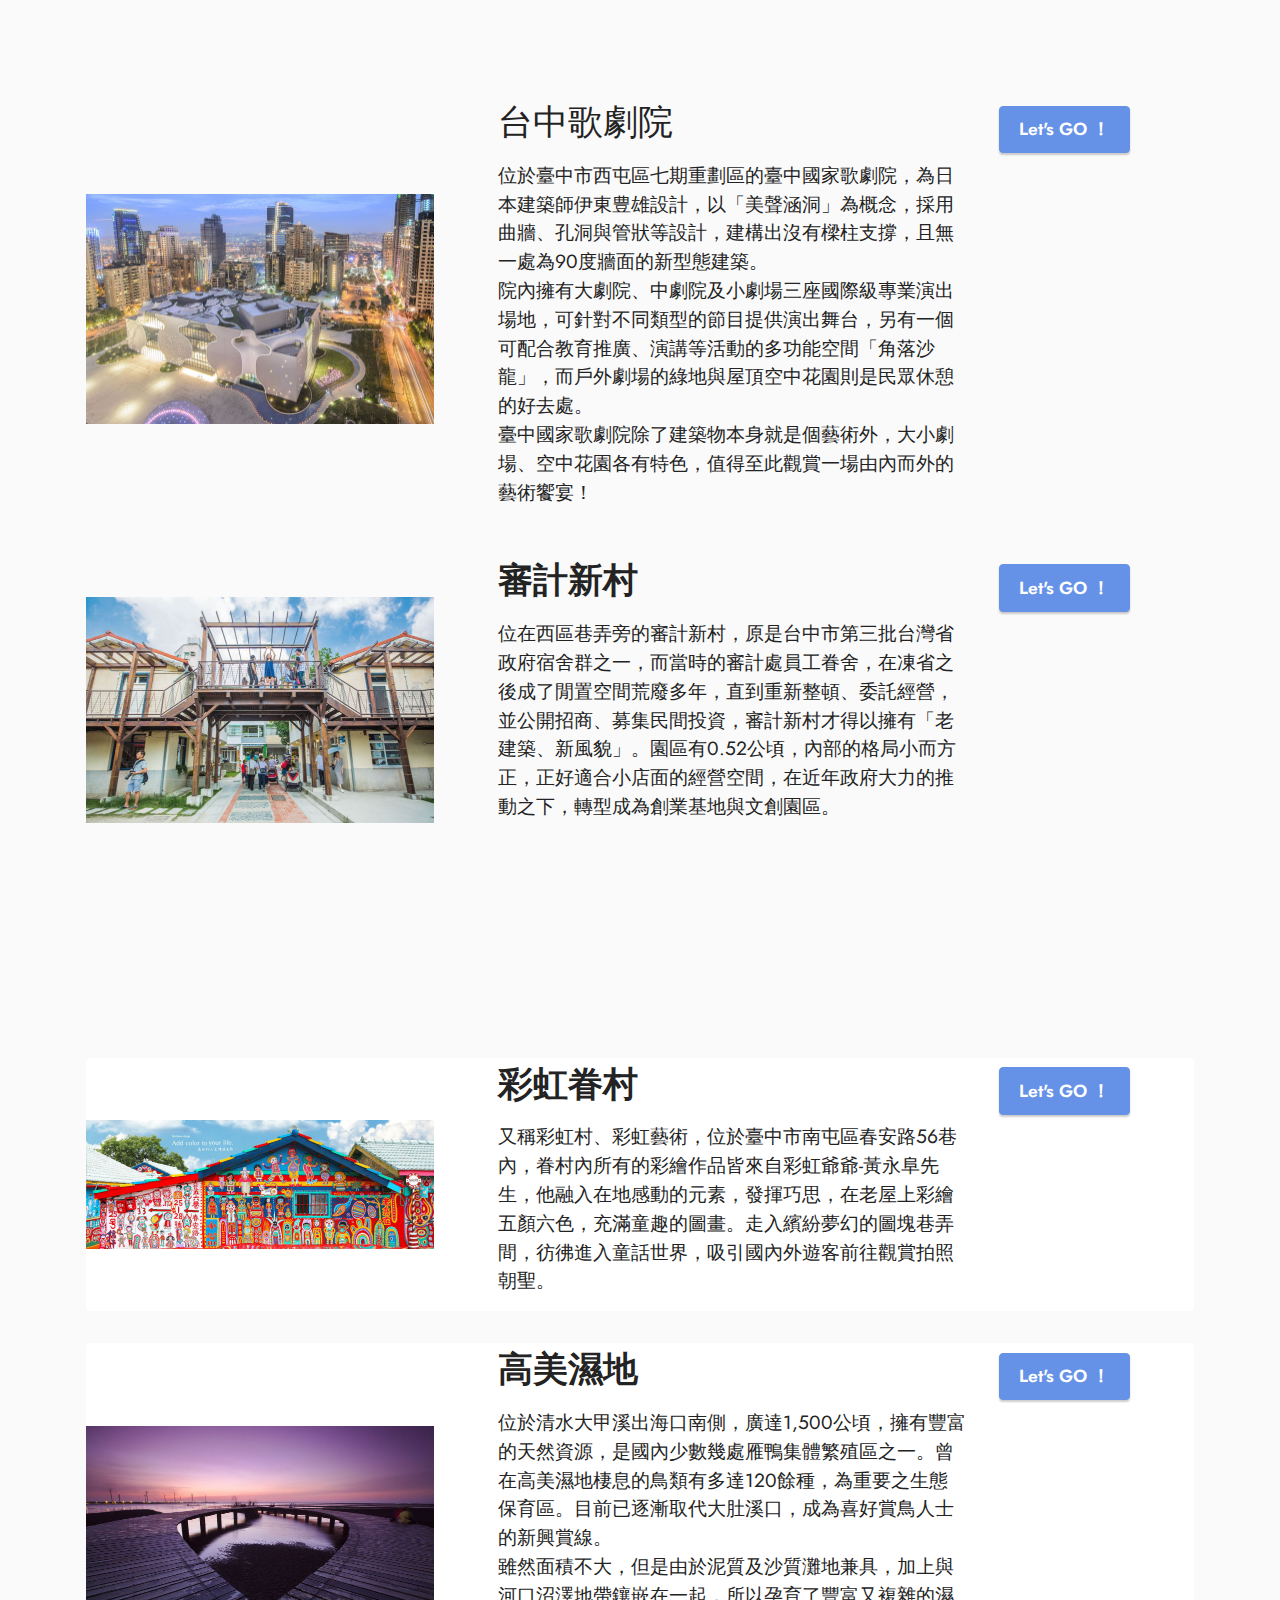
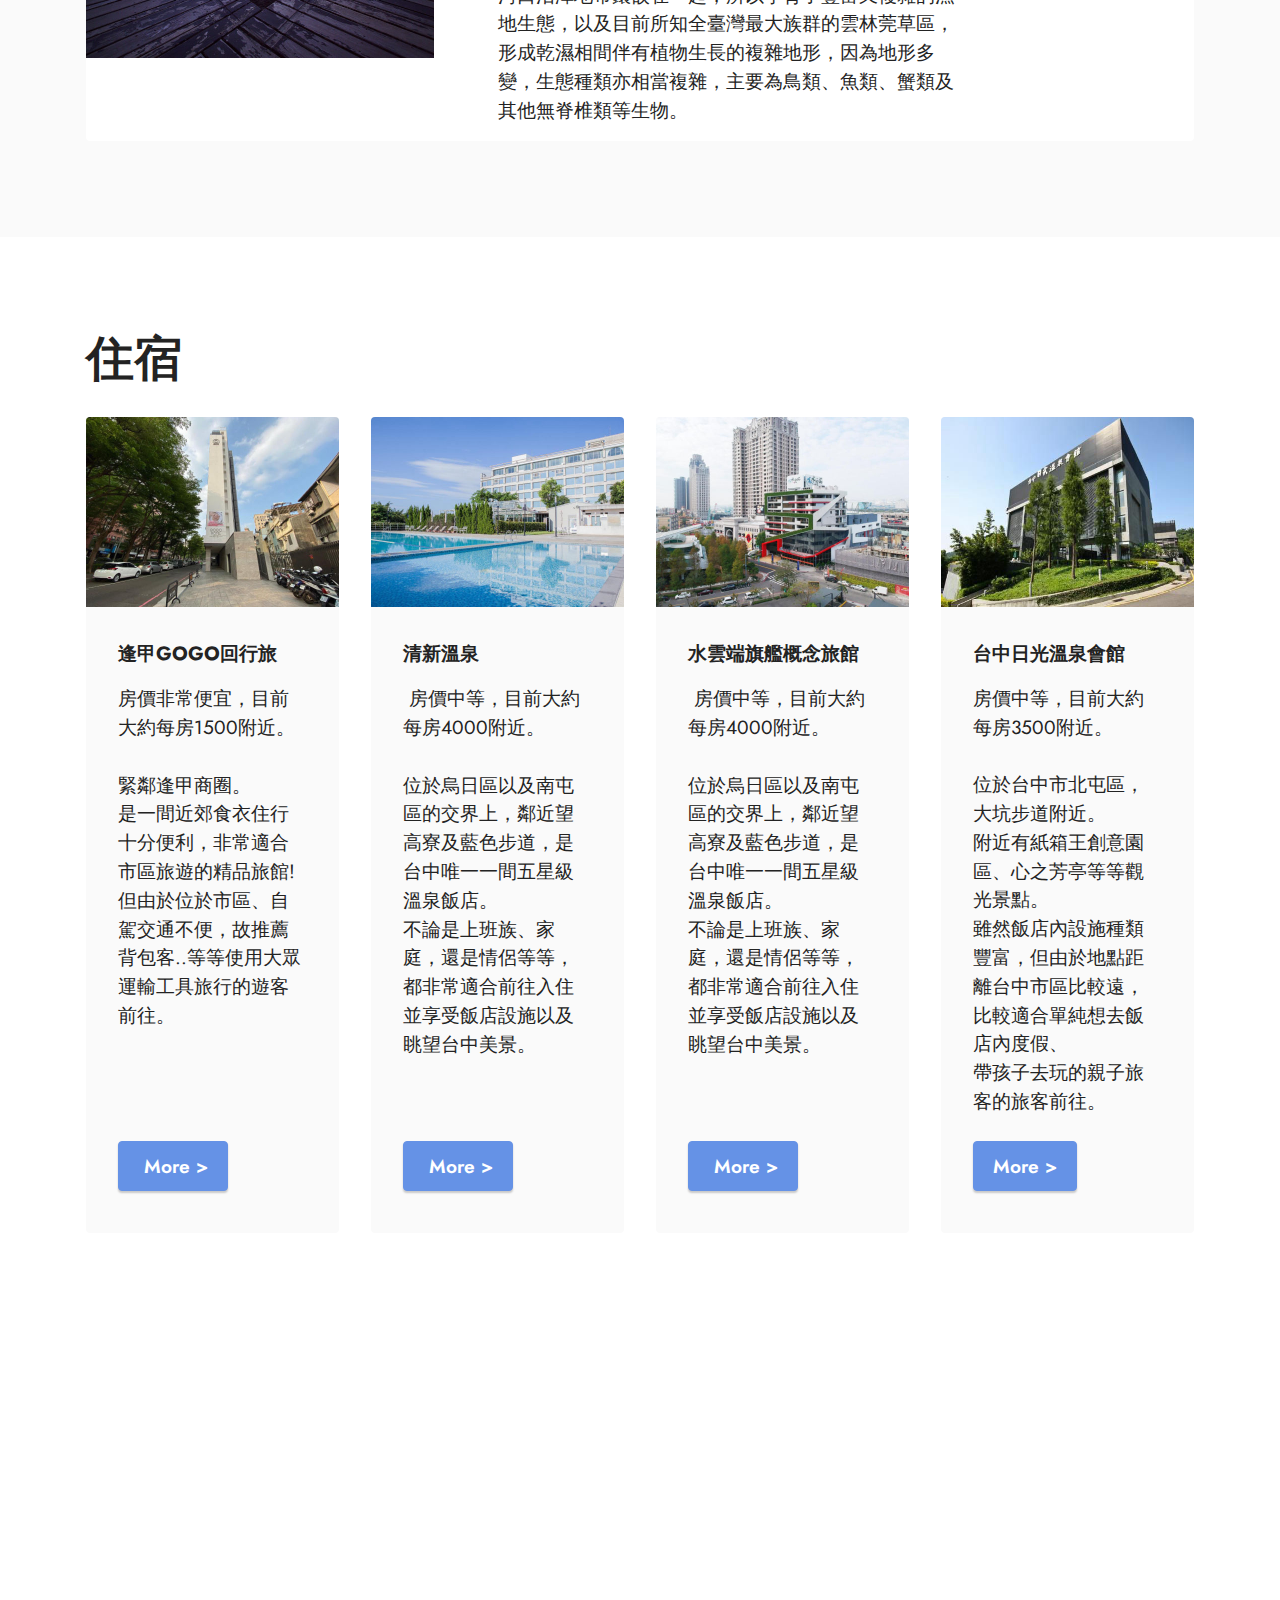
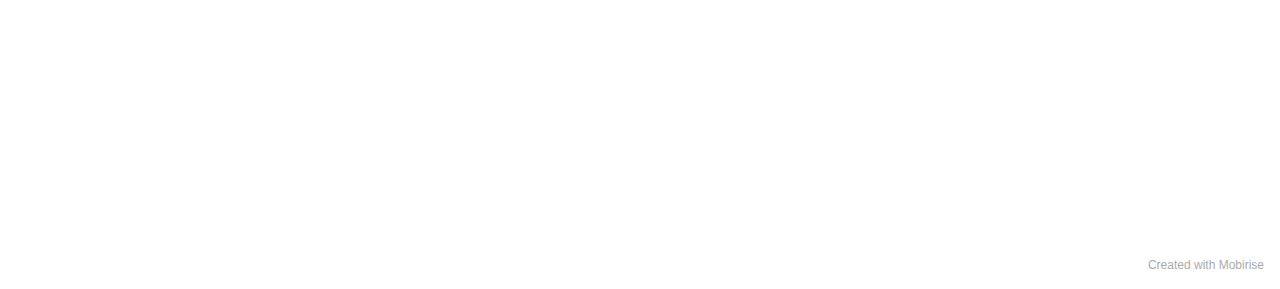
==== commit b4330016: "Add files via upload" ====
--- a/index.html
+++ b/index.html
@@ -259,10 +259,10 @@
     
     <div>
         
-        <div class="google-map"><iframe src="https://www.google.com/maps/d/u/0/embed?mid=1zFwqbpvqir25hk-9G28ORNqWyTjmOnBP" width="640" height="480"></iframe>></iframe></div>
-    </div>
-</section><section style="background-color: #fff; font-family: -apple-system, BlinkMacSystemFont, 'Segoe UI', 'Roboto', 'Helvetica Neue', Arial, sans-serif; color:#aaa; font-size:12px; padding: 0; align-items: center; display: flex;"><a href="https://mobirise.site/e" style="flex: 1 1; height: 3rem; padding-left: 1rem;"></a><p style="flex: 0 0 auto; margin:0; padding-right:1rem;">Create your own <a href="https://mobirise.site/y" style="color:#aaa;">website</a> with Mobirise</p></section><script src="assets/web/assets/jquery/jquery.min.js"></script>  <script src="assets/popper/popper.min.js"></script>  <script src="assets/tether/tether.min.js"></script>  <script src="assets/bootstrap/js/bootstrap.min.js"></script>  <script src="assets/smoothscroll/smooth-scroll.js"></script>  <script src="assets/theme/js/script.js"></script>  
+        <div class="google-map"><iframe frameborder="0" style="border:0" src="https://www.google.com/maps/embed/v1/place?key=AIzaSyDk89J4FSunMF33ruMVWJaJht_Ro0kvoXs&amp;q=iframe" allowfullscreen=""></iframe></div>
+    </div>
+</section><section style="background-color: #fff; font-family: -apple-system, BlinkMacSystemFont, 'Segoe UI', 'Roboto', 'Helvetica Neue', Arial, sans-serif; color:#aaa; font-size:12px; padding: 0; align-items: center; display: flex;"><a href="https://mobirise.site/m" style="flex: 1 1; height: 3rem; padding-left: 1rem;"></a><p style="flex: 0 0 auto; margin:0; padding-right:1rem;">Created with <a href="https://mobirise.site/a" style="color:#aaa;">Mobirise</a></p></section><script src="assets/web/assets/jquery/jquery.min.js"></script>  <script src="assets/popper/popper.min.js"></script>  <script src="assets/tether/tether.min.js"></script>  <script src="assets/bootstrap/js/bootstrap.min.js"></script>  <script src="assets/smoothscroll/smooth-scroll.js"></script>  <script src="assets/theme/js/script.js"></script>  
   
   
 </body>
-</html>
+</html>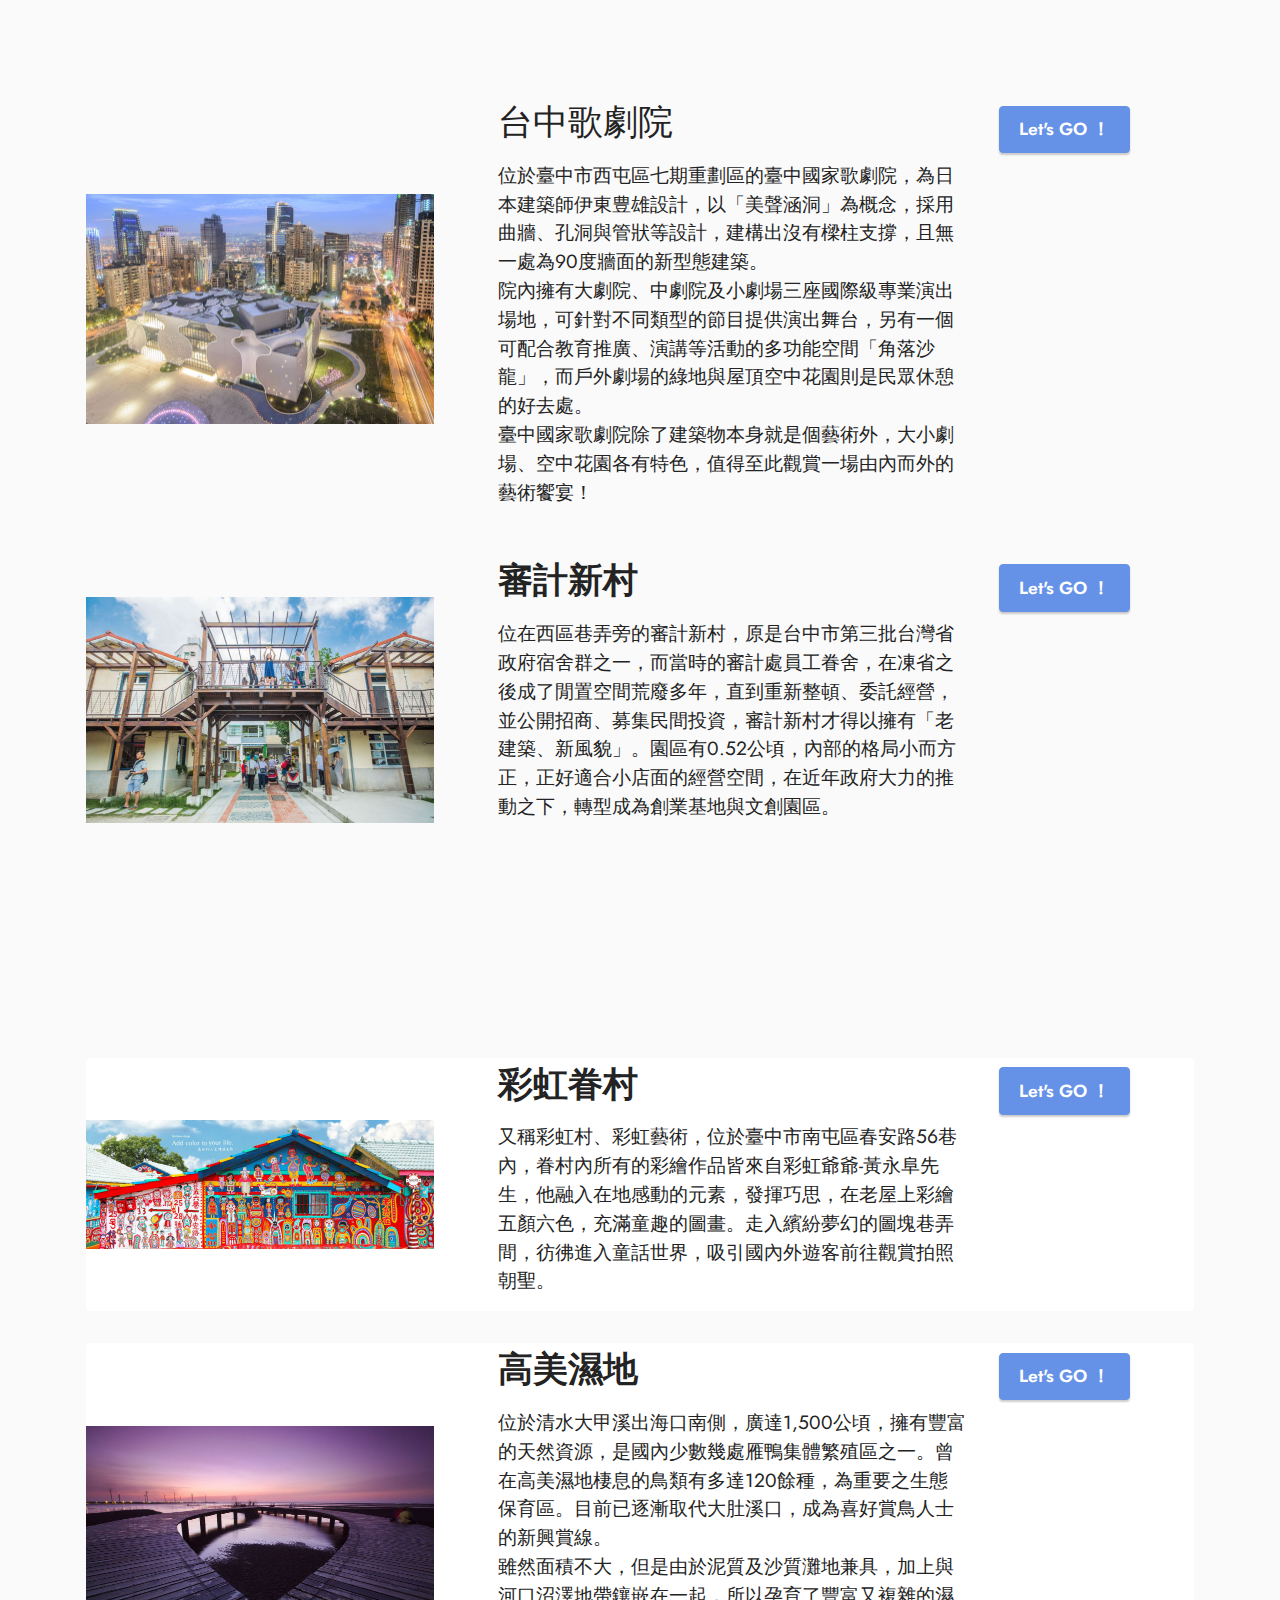
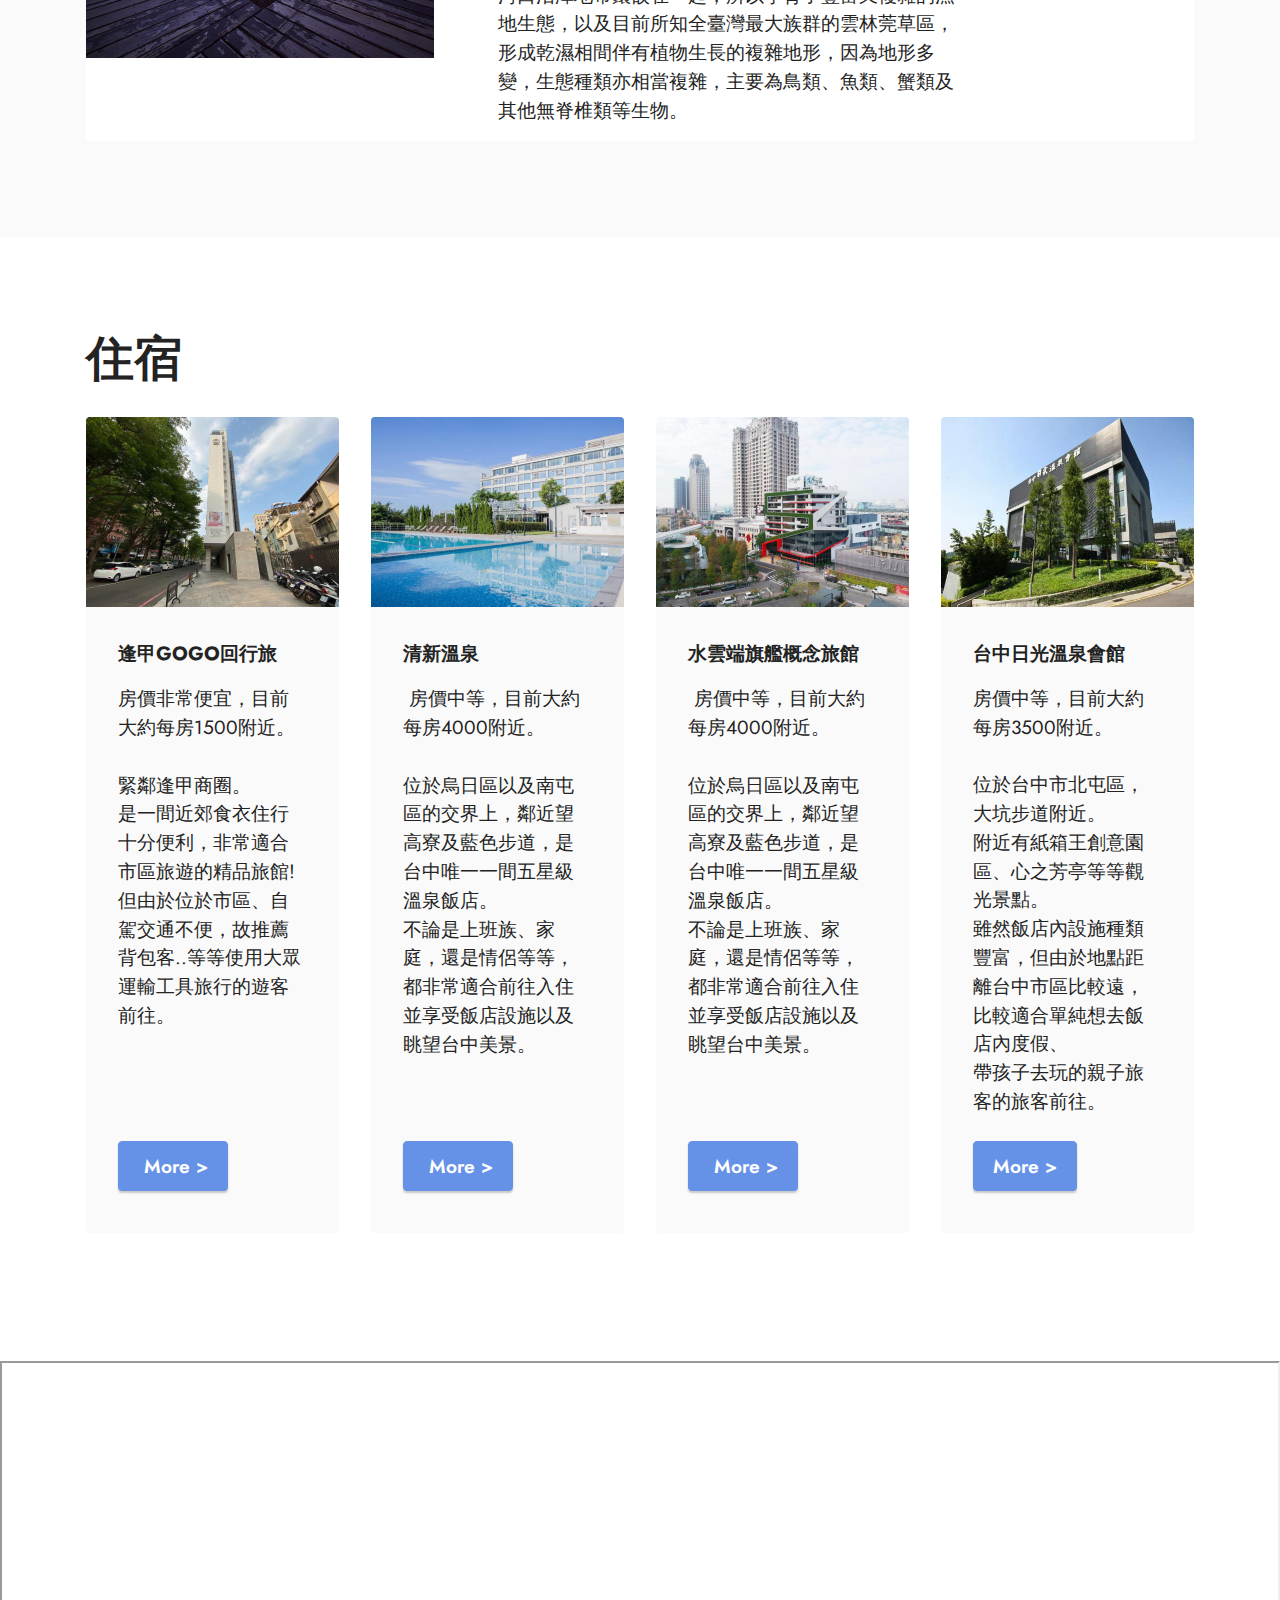
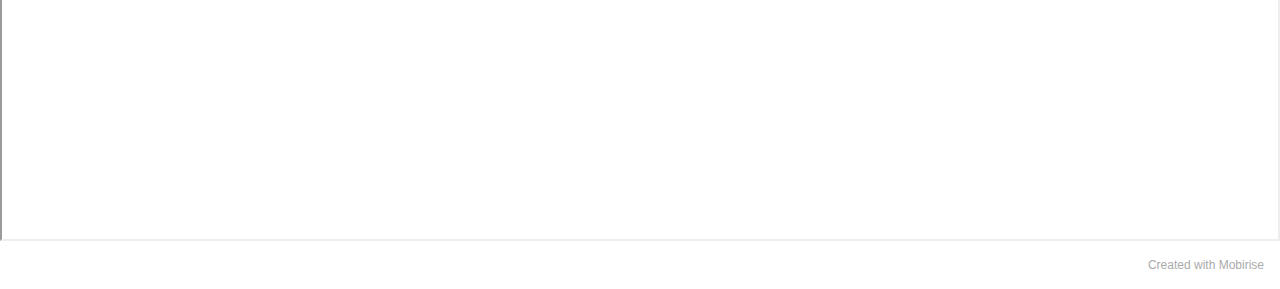
==== commit ad87c4fa: "Update index.html" ====
--- a/index.html
+++ b/index.html
@@ -259,10 +259,10 @@
     
     <div>
         
-        <div class="google-map"><iframe frameborder="0" style="border:0" src="https://www.google.com/maps/embed/v1/place?key=AIzaSyDk89J4FSunMF33ruMVWJaJht_Ro0kvoXs&amp;q=iframe" allowfullscreen=""></iframe></div>
+        <div class="google-map"><iframe src="https://www.google.com/maps/d/u/0/embed?mid=1zFwqbpvqir25hk-9G28ORNqWyTjmOnBP" width="640" height="480"></iframe></div>
     </div>
 </section><section style="background-color: #fff; font-family: -apple-system, BlinkMacSystemFont, 'Segoe UI', 'Roboto', 'Helvetica Neue', Arial, sans-serif; color:#aaa; font-size:12px; padding: 0; align-items: center; display: flex;"><a href="https://mobirise.site/m" style="flex: 1 1; height: 3rem; padding-left: 1rem;"></a><p style="flex: 0 0 auto; margin:0; padding-right:1rem;">Created with <a href="https://mobirise.site/a" style="color:#aaa;">Mobirise</a></p></section><script src="assets/web/assets/jquery/jquery.min.js"></script>  <script src="assets/popper/popper.min.js"></script>  <script src="assets/tether/tether.min.js"></script>  <script src="assets/bootstrap/js/bootstrap.min.js"></script>  <script src="assets/smoothscroll/smooth-scroll.js"></script>  <script src="assets/theme/js/script.js"></script>  
   
   
 </body>
-</html>+</html>
